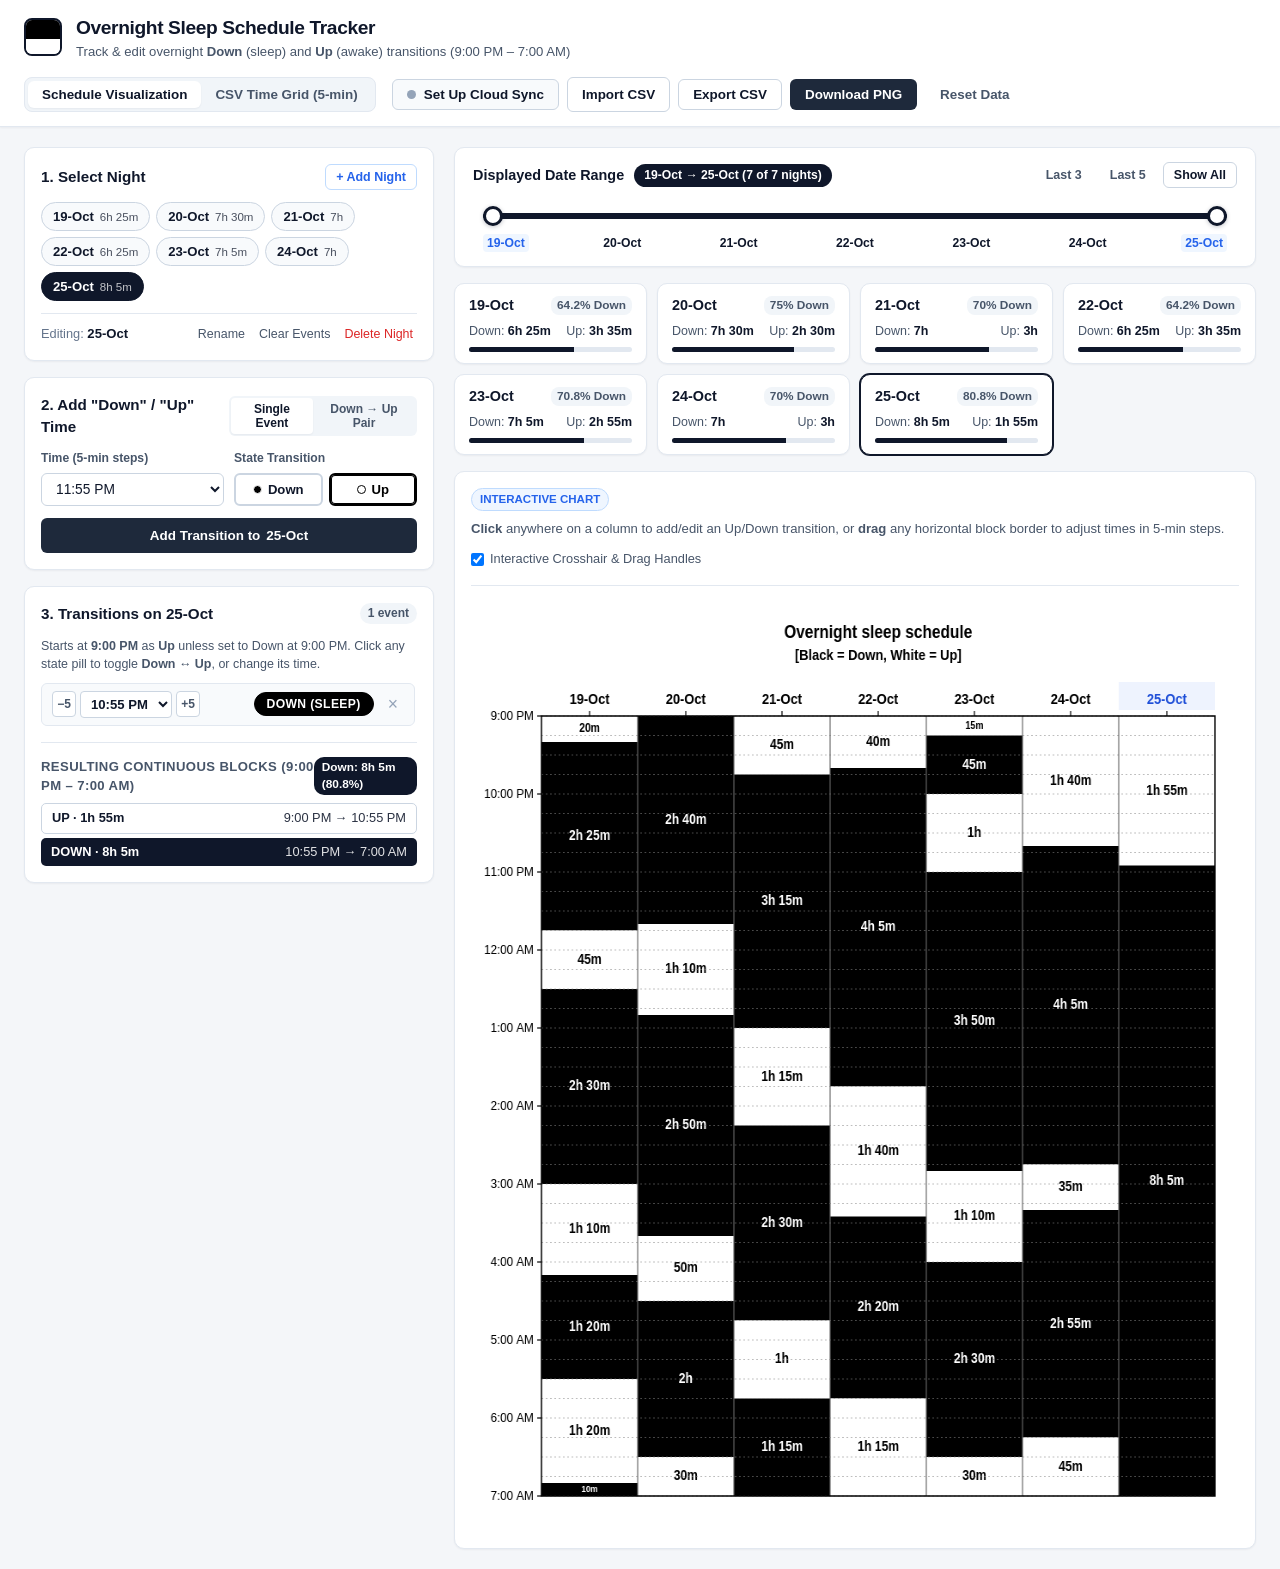
==== static/index.html @ 06f9ea2b "Initial commit: Overnight Sleep Schedule Tracker with GitHub Cloud Sync and Shared PIN" ====
<!DOCTYPE html>
<html lang="en">
<head>
  <meta charset="UTF-8" />
  <meta name="viewport" content="width=device-width, initial-scale=1.0" />
  <meta name="theme-color" content="#1e293b" />
  <meta name="apple-mobile-web-app-capable" content="yes" />
  <meta name="apple-mobile-web-app-status-bar-style" content="black-translucent" />
  <meta name="apple-mobile-web-app-title" content="Sleep Tracker" />
  <title>Overnight Sleep Schedule Tracker</title>
  <link rel="manifest" href="./manifest.json" />
  <link rel="stylesheet" href="./styles.css" />
</head>
<body>
  <header class="app-header">
    <div class="brand">
      <div class="brand-icon" aria-hidden="true">
        <span class="block-down"></span>
        <span class="block-up"></span>
      </div>
      <div>
        <h1>Overnight Sleep Schedule Tracker</h1>
        <p class="subtitle">Track &amp; edit overnight <strong>Down</strong> (sleep) and <strong>Up</strong> (awake) transitions (9:00 PM – 7:00 AM)</p>
      </div>
    </div>

    <div class="header-actions">
      <div class="view-tabs" role="tablist">
        <button id="tabChartBtn" class="tab-btn active" role="tab" aria-selected="true">
          Schedule Visualization
        </button>
        <button id="tabGridBtn" class="tab-btn" role="tab" aria-selected="false">
          CSV Time Grid (5-min)
        </button>
      </div>

      <div class="action-buttons">
        <button id="cloudSyncBtn" class="btn btn-sync" type="button" title="Configure or unlock cross-device GitHub sync">
          <span id="cloudSyncDot" class="sync-dot unconfigured"></span>
          <span id="cloudSyncLabel">Cloud Sync</span>
        </button>
        <button id="syncPullNowBtn" class="btn btn-secondary hidden" type="button" title="Pull latest schedule from GitHub now">
          ↻ Sync
        </button>
        <label class="btn btn-secondary" for="csvFileInput" title="Import a schedule CSV file">
          Import CSV
          <input type="file" id="csvFileInput" accept=".csv,text/csv" hidden />
        </label>
        <button id="exportCsvBtn" class="btn btn-secondary" title="Download schedule as CSV">
          Export CSV
        </button>
        <button id="downloadPngBtn" class="btn btn-primary" title="Download high-resolution PNG chart">
          Download PNG
        </button>
        <button id="resetDataBtn" class="btn btn-ghost" title="Reset to original 19-Oct to 25-Oct CSV data">
          Reset Data
        </button>
      </div>
    </div>
  </header>

  <main class="app-layout">
    <!-- Left Sidebar: Date Management & Up/Down Editor -->
    <aside class="editor-panel">
      <!-- Section 1: Date / Night Selector -->
      <section class="panel-card">
        <div class="card-header">
          <h2>1. Select Night</h2>
          <button id="addDateModalBtn" class="btn btn-sm btn-outline">+ Add Night</button>
        </div>

        <div id="datePillsContainer" class="date-pills"></div>

        <!-- Inline Add/Rename Night Form (hidden by default) -->
        <form id="dateForm" class="inline-form hidden">
          <input
            type="text"
            id="dateNameInput"
            placeholder="e.g. 26-Oct"
            maxlength="24"
            required
          />
          <button type="submit" id="dateFormSubmitBtn" class="btn btn-sm btn-primary">Save</button>
          <button type="button" id="dateFormCancelBtn" class="btn btn-sm btn-ghost">Cancel</button>
        </form>

        <div class="selected-date-bar">
          <div>
            <span class="muted-label">Editing:</span>
            <strong id="activeDateTitle">20-Oct</strong>
          </div>
          <div class="date-manage-btns">
            <button id="renameDateBtn" class="btn-link" title="Rename this date column">Rename</button>
            <button id="clearDateBtn" class="btn-link" title="Clear all events for this night">Clear Events</button>
            <button id="deleteDateBtn" class="btn-link danger" title="Delete this date column">Delete Night</button>
          </div>
        </div>
      </section>

      <!-- Section 2: Add Up/Down Time Entry -->
      <section class="panel-card">
        <div class="card-header">
          <h2>2. Add "Down" / "Up" Time</h2>
          <div class="entry-mode-toggle">
            <button type="button" id="modeSingleBtn" class="mode-btn active">Single Event</button>
            <button type="button" id="modeRangeBtn" class="mode-btn">Down → Up Pair</button>
          </div>
        </div>

        <!-- Single Transition Form -->
        <form id="addSingleEventForm" class="event-form">
          <div class="form-row">
            <div class="form-group">
              <label for="singleTimeSelect">Time (5-min steps)</label>
              <select id="singleTimeSelect" class="input-select"></select>
            </div>
            <div class="form-group">
              <label>State Transition</label>
              <div class="state-selector">
                <button type="button" id="stateDownBtn" class="state-choice down active" data-state="down">
                  <span class="dot"></span> Down
                </button>
                <button type="button" id="stateUpBtn" class="state-choice up" data-state="up">
                  <span class="dot"></span> Up
                </button>
              </div>
            </div>
          </div>
          <button type="submit" class="btn btn-primary btn-block">
            Add Transition to <span class="active-date- inline-date">20-Oct</span>
          </button>
        </form>

        <!-- Range (Down -> Up Pair) Form -->
        <form id="addRangeEventForm" class="event-form hidden">
          <div class="form-row">
            <div class="form-group">
              <label for="rangeDownTimeSelect">Down Time (Asleep)</label>
              <select id="rangeDownTimeSelect" class="input-select"></select>
            </div>
            <div class="form-group">
              <label for="rangeUpTimeSelect">Up Time (Awake)</label>
              <select id="rangeUpTimeSelect" class="input-select"></select>
            </div>
          </div>
          <button type="submit" class="btn btn-primary btn-block">
            Add Down &amp; Up Pair to <span class="inline-date">20-Oct</span>
          </button>
        </form>
      </section>

      <!-- Section 3: Edit Events & Resulting Blocks for Selected Night -->
      <section class="panel-card flex-grow-card">
        <div class="card-header">
          <h2>3. Transitions on <span class="inline-date">20-Oct</span></h2>
          <span id="eventCountBadge" class="badge">0 events</span>
        </div>
        <p class="helper-note">
          Starts at <strong>9:00 PM</strong> as <strong>Up</strong> unless set to Down at 9:00 PM. Click any state pill to toggle <strong>Down ↔ Up</strong>, or change its time.
        </p>

        <div id="eventsListContainer" class="events-list"></div>

        <div class="blocks-preview-section">
          <div class="blocks-preview-header">
            <h3>Resulting Continuous Blocks (9:00 PM – 7:00 AM)</h3>
            <span id="nightTotalSleepBadge" class="sleep-summary-pill">Down: 0h</span>
          </div>
          <div id="blocksListContainer" class="blocks-list"></div>
        </div>
      </section>
    </aside>

    <!-- Right Main Area: Visualization & CSV Grid -->
    <section class="workspace-panel">
      <!-- Date Range Slider Filter Bar -->
      <div class="date-filter-card">
        <div class="date-filter-header">
          <div class="date-filter-title-group">
            <span class="date-filter-title">Displayed Date Range</span>
            <span id="dateRangeBadge" class="date-range-badge">19-Oct → 25-Oct (7 nights)</span>
          </div>
          <div class="date-filter-presets">
            <button type="button" id="presetLast3Btn" class="btn btn-sm btn-ghost">Last 3</button>
            <button type="button" id="presetLast5Btn" class="btn btn-sm btn-ghost">Last 5</button>
            <button type="button" id="presetAllDatesBtn" class="btn btn-sm btn-secondary">Show All</button>
          </div>
        </div>

        <div class="dual-slider-wrapper">
          <div class="dual-slider-track-container">
            <div class="dual-slider-track"></div>
            <div id="rangeSliderFill" class="dual-slider-fill"></div>
            <input
              type="range"
              id="rangeStartInput"
              class="dual-range-input"
              min="0"
              max="6"
              step="1"
              value="0"
              aria-label="Start date index"
            />
            <input
              type="range"
              id="rangeEndInput"
              class="dual-range-input"
              min="0"
              max="6"
              step="1"
              value="6"
              aria-label="End date index"
            />
          </div>
          <div id="rangeTicksContainer" class="dual-slider-ticks"></div>
        </div>
      </div>

      <!-- Nightly Summary Metrics Bar -->
      <div id="summaryCardsContainer" class="summary-cards-row"></div>

      <!-- View 1: Downstream Visualization -->
      <div id="chartViewContainer" class="visualization-card">
        <div class="viz-toolbar">
          <div class="viz-instructions">
            <span class="tip-badge">Interactive Chart</span>
            <span><strong>Click</strong> anywhere on a column to add/edit an Up/Down transition, or <strong>drag</strong> any horizontal block border to adjust times in 5-min steps.</span>
          </div>
          <div class="viz-controls">
            <label class="checkbox-label">
              <input type="checkbox" id="showHoverGuideCheckbox" checked />
              Interactive Crosshair &amp; Drag Handles
            </label>
          </div>
        </div>

        <div class="canvas-scroll-wrapper" id="canvasWrapper">
          <canvas id="scheduleCanvas"></canvas>

          <!-- Floating Popover for Direct Chart Click Editing -->
          <div id="chartPopover" class="chart-popover hidden">
            <div class="popover-header">
              <strong id="popoverTitle">20-Oct @ 10:30 PM</strong>
              <button type="button" id="popoverCloseBtn" class="popover-close" aria-label="Close">&times;</button>
            </div>
            <div id="popoverBody" class="popover-body"></div>
          </div>

          <!-- Floating Hover Tooltip -->
          <div id="chartTooltip" class="chart-tooltip hidden"></div>
        </div>
      </div>

      <!-- View 2: 5-Minute CSV Time Grid Editor -->
      <div id="gridViewContainer" class="grid-card hidden">
        <div class="grid-toolbar">
          <div>
            <h3>5-Minute Schedule Grid</h3>
            <p class="muted-label">Click any cell to cycle: <code>Empty → down → up → Empty</code></p>
          </div>
          <div class="grid-filters">
            <label class="checkbox-label">
              <input type="checkbox" id="filterActiveRowsCheckbox" />
              Show only rows with events
            </label>
          </div>
        </div>
        <div class="table-scroll-container">
          <table id="scheduleGridTable" class="schedule-grid-table">
            <thead></thead>
            <tbody></tbody>
          </table>
        </div>
      </div>
    </section>
  </main>

  <!-- Cloud Sync & Shared PIN Modal -->
  <div id="syncModalOverlay" class="modal-overlay hidden" role="dialog" aria-modal="true" aria-labelledby="syncModalTitle">
    <div class="modal-card">
      <div class="modal-header">
        <div>
          <h2 id="syncModalTitle">Cross-Device GitHub Cloud Sync</h2>
          <p class="muted-label">Sync your sleep schedule across phone, tablet, and computer via GitHub + Shared PIN</p>
        </div>
        <button type="button" id="syncModalCloseBtn" class="popover-close" aria-label="Close">&times;</button>
      </div>

      <div class="modal-tabs">
        <button type="button" id="syncTabUnlockBtn" class="modal-tab-btn active">Unlock / Status</button>
        <button type="button" id="syncTabSetupBtn" class="modal-tab-btn">One-Time Setup / Change PIN</button>
      </div>

      <!-- Tab 1: Unlock with Shared PIN or View Active Connection -->
      <div id="syncUnlockSection" class="modal-section">
        <!-- State A: Locked (Config exists, needs PIN) -->
        <div id="syncLockedView">
          <div class="sync-status-banner locked">
            <strong>🔒 Cloud Sync Locked on This Device</strong>
            <span id="syncRepoLabel">Connected Repo: Detecting...</span>
          </div>
          <form id="pinUnlockForm" class="sync-form">
            <div class="form-row">
              <label for="pinUnlockInput">Enter Shared PIN</label>
              <input
                type="password"
                id="pinUnlockInput"
                placeholder="Enter your shared PIN"
                autocomplete="current-password"
                required
              />
            </div>
            <label class="checkbox-label">
              <input type="checkbox" id="rememberPinCheckbox" checked />
              Keep this device unlocked (save session in browser)
            </label>
            <div id="pinUnlockError" class="sync-error hidden"></div>
            <button type="submit" id="pinUnlockSubmitBtn" class="btn btn-primary btn-block">
              Unlock &amp; Sync Schedule
            </button>
          </form>
        </div>

        <!-- State B: Unlocked & Active -->
        <div id="syncUnlockedView" class="hidden">
          <div class="sync-status-banner unlocked">
            <strong>✅ Live GitHub Sync Active</strong>
            <span id="syncActiveRepoLabel">Repo: —</span>
            <span id="syncLastTimeLabel" class="muted-label">Last synced: Just now</span>
          </div>
          <div class="sync-actions-grid">
            <button type="button" id="modalPullBtn" class="btn btn-secondary">
              ↓ Pull Latest from GitHub
            </button>
            <button type="button" id="modalPushBtn" class="btn btn-primary">
              ↑ Push Current Schedule
            </button>
          </div>
          <div class="sync-footer-actions">
            <button type="button" id="lockDeviceBtn" class="btn-link danger">
              Lock This Device (Forget Unlocked Session)
            </button>
          </div>
        </div>

        <!-- State C: Not Configured Yet -->
        <div id="syncEmptyView" class="hidden">
          <div class="sync-status-banner unconfigured">
            <strong>☁️ Cloud Sync Not Configured Yet</strong>
            <span>Set up your GitHub repository and Shared PIN in the <strong>One-Time Setup</strong> tab to sync across devices.</span>
          </div>
          <button type="button" id="goToSetupBtn" class="btn btn-primary btn-block">
            Configure GitHub Sync &amp; Shared PIN →
          </button>
        </div>
      </div>

      <!-- Tab 2: One-Time Setup (Encrypt Fine-Grained Token with Shared PIN) -->
      <div id="syncSetupSection" class="modal-section hidden">
        <div class="setup-guide-box">
          <strong>How 100% Free GitHub Sync Works:</strong>
          <ol>
            <li>Create a <a href="https://github.com/settings/personal-access-tokens/new" target="_blank" rel="noopener">Fine-Grained Personal Access Token</a> scoped <em>only</em> to this repository with <strong>Contents: Read &amp; Write</strong> permission.</li>
            <li>Enter the token and choose a <strong>Shared PIN</strong> below.</li>
            <li>Your browser encrypts the token with your PIN (AES-256-GCM) and commits <code>data/sync-config.json</code> to your repo. On any phone or laptop, you only ever need the <strong>Shared PIN</strong>!</li>
          </ol>
        </div>

        <form id="syncSetupForm" class="sync-form">
          <div class="form-row-split">
            <div class="form-row">
              <label for="setupRepoInput">GitHub Repo (<code>owner/repo</code>)</label>
              <input
                type="text"
                id="setupRepoInput"
                value="alevi813/sleep-tracker"
                placeholder="alevi813/sleep-tracker"
                required
              />
            </div>
            <div class="form-row" style="max-width: 130px;">
              <label for="setupBranchInput">Branch</label>
              <input
                type="text"
                id="setupBranchInput"
                value="main"
                placeholder="main"
                required
              />
            </div>
          </div>

          <div class="form-row">
            <label for="setupTokenInput">GitHub Fine-Grained Token (Read/Write Contents)</label>
            <input
              type="password"
              id="setupTokenInput"
              placeholder="github_pat_..."
              autocomplete="off"
              required
            />
          </div>

          <div class="form-row">
            <label for="setupPinInput">Choose Shared PIN (used to unlock on phones/laptops)</label>
            <input
              type="password"
              id="setupPinInput"
              placeholder="e.g. 4–8 digit PIN or passphrase"
              autocomplete="new-password"
              minlength="3"
              required
            />
          </div>

          <div id="setupStatusMsg" class="sync-error hidden"></div>

          <button type="submit" id="setupSubmitBtn" class="btn btn-primary btn-block">
            Encrypt with PIN &amp; Save to GitHub Repo
          </button>
        </form>
      </div>
    </div>
  </div>

  <div id="toastContainer" class="toast-container"></div>

  <script src="./app.js"></script>
</body>
</html>
---- static/styles.css ----
:root {
  --bg-page: #f4f6f9;
  --bg-card: #ffffff;
  --bg-subtle: #f8fafc;
  --text-main: #0f172a;
  --text-secondary: #475569;
  --text-muted: #64748b;
  --border-color: #e2e8f0;
  --border-strong: #cbd5e1;
  --accent: #1e293b;
  --accent-hover: #0f172a;
  --primary-blue: #2563eb;
  --primary-blue-hover: #1d4ed8;
  --danger: #dc2626;
  --danger-bg: #fef2f2;
  --shadow-sm: 0 1px 2px rgba(15, 23, 42, 0.05);
  --shadow-md: 0 4px 12px rgba(15, 23, 42, 0.08);
  --radius-sm: 6px;
  --radius-md: 10px;
  --radius-lg: 14px;
}

* {
  box-sizing: border-box;
  margin: 0;
  padding: 0;
}

body {
  font-family: -apple-system, BlinkMacSystemFont, "Segoe UI", Roboto, Helvetica, Arial, sans-serif;
  background-color: var(--bg-page);
  color: var(--text-main);
  line-height: 1.45;
  min-height: 100vh;
  display: flex;
  flex-direction: column;
}

/* Header */
.app-header {
  background: var(--bg-card);
  border-bottom: 1px solid var(--border-color);
  padding: 14px 24px;
  display: flex;
  align-items: center;
  justify-content: space-between;
  flex-wrap: wrap;
  gap: 16px;
  position: sticky;
  top: 0;
  z-index: 30;
  box-shadow: var(--shadow-sm);
}

.brand {
  display: flex;
  align-items: center;
  gap: 14px;
}

.brand-icon {
  width: 38px;
  height: 38px;
  border-radius: 8px;
  border: 2px solid #0f172a;
  overflow: hidden;
  display: flex;
  flex-direction: column;
  flex-shrink: 0;
}

.brand-icon .block-down {
  flex: 1.2;
  background: #000000;
}

.brand-icon .block-up {
  flex: 1;
  background: #ffffff;
}

.brand h1 {
  font-size: 1.2rem;
  font-weight: 700;
  letter-spacing: -0.02em;
  color: var(--text-main);
}

.brand .subtitle {
  font-size: 0.82rem;
  color: var(--text-secondary);
}

.header-actions {
  display: flex;
  align-items: center;
  gap: 16px;
  flex-wrap: wrap;
}

.view-tabs {
  display: inline-flex;
  background: #f1f5f9;
  padding: 3px;
  border-radius: 8px;
  border: 1px solid var(--border-color);
}

.tab-btn {
  border: none;
  background: transparent;
  padding: 6px 14px;
  font-size: 0.84rem;
  font-weight: 600;
  color: var(--text-secondary);
  border-radius: 6px;
  cursor: pointer;
  transition: all 0.15s ease;
}

.tab-btn.active {
  background: var(--bg-card);
  color: var(--text-main);
  box-shadow: var(--shadow-sm);
}

.action-buttons {
  display: flex;
  align-items: center;
  gap: 8px;
}

/* Buttons */
.btn {
  display: inline-flex;
  align-items: center;
  justify-content: center;
  gap: 6px;
  padding: 7px 14px;
  font-size: 0.84rem;
  font-weight: 600;
  border-radius: var(--radius-sm);
  border: 1px solid transparent;
  cursor: pointer;
  transition: all 0.15s ease;
  text-decoration: none;
  white-space: nowrap;
}

.btn-sm {
  padding: 5px 10px;
  font-size: 0.78rem;
}

.btn-block {
  width: 100%;
  padding: 9px 14px;
}

.btn-primary {
  background: var(--accent);
  color: #ffffff;
}

.btn-primary:hover {
  background: var(--accent-hover);
}

.btn-secondary {
  background: var(--bg-card);
  color: var(--text-main);
  border-color: var(--border-strong);
}

.btn-secondary:hover {
  background: #f8fafc;
  border-color: #94a3b8;
}

.btn-outline {
  background: transparent;
  color: var(--primary-blue);
  border-color: #bfdbfe;
}

.btn-outline:hover {
  background: #eff6ff;
  border-color: #93c5fd;
}

.btn-ghost {
  background: transparent;
  color: var(--text-secondary);
}

.btn-ghost:hover {
  background: #f1f5f9;
  color: var(--text-main);
}

.btn-link {
  background: none;
  border: none;
  color: var(--text-secondary);
  font-size: 0.78rem;
  font-weight: 500;
  cursor: pointer;
  padding: 2px 4px;
  border-radius: 4px;
}

.btn-link:hover {
  color: var(--text-main);
  background: #f1f5f9;
}

.btn-link.danger {
  color: var(--danger);
}

.btn-link.danger:hover {
  background: var(--danger-bg);
}

/* Main Layout */
.app-layout {
  display: grid;
  grid-template-columns: 410px 1fr;
  gap: 20px;
  padding: 20px 24px;
  max-width: 1720px;
  width: 100%;
  margin: 0 auto;
  flex: 1;
  align-items: start;
}

@media (max-width: 1120px) {
  .app-layout {
    grid-template-columns: 1fr;
  }
}

/* Left Sidebar Cards */
.editor-panel {
  display: flex;
  flex-direction: column;
  gap: 16px;
}

.panel-card {
  background: var(--bg-card);
  border: 1px solid var(--border-color);
  border-radius: var(--radius-md);
  padding: 16px;
  box-shadow: var(--shadow-sm);
}

.card-header {
  display: flex;
  align-items: center;
  justify-content: space-between;
  margin-bottom: 12px;
  gap: 8px;
}

.card-header h2 {
  font-size: 0.95rem;
  font-weight: 700;
  color: var(--text-main);
}

/* Date Pills */
.date-pills {
  display: flex;
  flex-wrap: wrap;
  gap: 6px;
  margin-bottom: 12px;
}

.date-pill {
  border: 1px solid var(--border-strong);
  background: var(--bg-subtle);
  color: var(--text-main);
  padding: 6px 11px;
  border-radius: 20px;
  font-size: 0.82rem;
  font-weight: 600;
  cursor: pointer;
  display: inline-flex;
  align-items: center;
  gap: 6px;
  transition: all 0.15s ease;
}

.date-pill:hover {
  border-color: #64748b;
  background: #f1f5f9;
}

.date-pill.active {
  background: #0f172a;
  color: #ffffff;
  border-color: #0f172a;
}

.date-pill .pill-sub {
  font-size: 0.72rem;
  font-weight: 500;
  opacity: 0.75;
}

.inline-form {
  display: flex;
  gap: 6px;
  margin-bottom: 12px;
  padding: 8px;
  background: var(--bg-subtle);
  border-radius: var(--radius-sm);
  border: 1px solid var(--border-color);
}

.inline-form input {
  flex: 1;
  padding: 5px 9px;
  border: 1px solid var(--border-strong);
  border-radius: 4px;
  font-size: 0.84rem;
}

.selected-date-bar {
  display: flex;
  align-items: center;
  justify-content: space-between;
  padding-top: 10px;
  border-top: 1px solid var(--border-color);
  font-size: 0.82rem;
}

.muted-label {
  color: var(--text-muted);
  font-size: 0.8rem;
}

.date-manage-btns {
  display: flex;
  gap: 6px;
}

/* Entry Mode Toggle */
.entry-mode-toggle {
  display: inline-flex;
  background: #f1f5f9;
  padding: 2px;
  border-radius: 6px;
}

.mode-btn {
  border: none;
  background: transparent;
  padding: 4px 8px;
  font-size: 0.75rem;
  font-weight: 600;
  color: var(--text-secondary);
  border-radius: 4px;
  cursor: pointer;
}

.mode-btn.active {
  background: var(--bg-card);
  color: var(--text-main);
  box-shadow: var(--shadow-sm);
}

/* Event Form */
.event-form {
  display: flex;
  flex-direction: column;
  gap: 12px;
}

.form-row {
  display: grid;
  grid-template-columns: 1fr 1fr;
  gap: 10px;
}

.form-group {
  display: flex;
  flex-direction: column;
  gap: 5px;
}

.form-group label {
  font-size: 0.76rem;
  font-weight: 600;
  color: var(--text-secondary);
}

.input-select {
  padding: 7px 10px;
  border: 1px solid var(--border-strong);
  border-radius: var(--radius-sm);
  font-size: 0.86rem;
  font-weight: 500;
  background: #ffffff;
  color: var(--text-main);
  cursor: pointer;
}

.state-selector {
  display: grid;
  grid-template-columns: 1fr 1fr;
  gap: 6px;
}

.state-choice {
  display: inline-flex;
  align-items: center;
  justify-content: center;
  gap: 6px;
  padding: 7px 8px;
  border-radius: var(--radius-sm);
  font-size: 0.82rem;
  font-weight: 700;
  cursor: pointer;
  border: 2px solid var(--border-strong);
  background: #ffffff;
  color: var(--text-main);
  transition: all 0.12s ease;
}

.state-choice .dot {
  width: 9px;
  height: 9px;
  border-radius: 50%;
}

.state-choice.down .dot {
  background: #000000;
  border: 1px solid #ffffff;
}

.state-choice.up .dot {
  background: #ffffff;
  border: 1.5px solid #000000;
}

.state-choice.down.active {
  background: #000000;
  color: #ffffff;
  border-color: #000000;
}

.state-choice.up.active {
  background: #ffffff;
  color: #000000;
  border-color: #000000;
  box-shadow: inset 0 0 0 1px #000000;
}

/* Events List */
.helper-note {
  font-size: 0.78rem;
  color: var(--text-secondary);
  margin-bottom: 10px;
}

.badge {
  background: #f1f5f9;
  color: var(--text-secondary);
  font-size: 0.75rem;
  font-weight: 600;
  padding: 2px 8px;
  border-radius: 12px;
}

.events-list {
  display: flex;
  flex-direction: column;
  gap: 6px;
  max-height: 290px;
  overflow-y: auto;
  padding-right: 2px;
}

.event-item {
  display: flex;
  align-items: center;
  justify-content: space-between;
  gap: 8px;
  padding: 7px 10px;
  background: var(--bg-subtle);
  border: 1px solid var(--border-color);
  border-radius: var(--radius-sm);
  transition: border-color 0.15s ease;
}

.event-item:hover {
  border-color: #94a3b8;
}

.event-item.duplicate-warning {
  border-left: 3px solid #f59e0b;
}

.event-time-controls {
  display: flex;
  align-items: center;
  gap: 4px;
}

.step-btn {
  border: 1px solid var(--border-strong);
  background: #ffffff;
  color: var(--text-secondary);
  width: 24px;
  height: 26px;
  border-radius: 4px;
  font-size: 0.75rem;
  font-weight: 700;
  cursor: pointer;
  display: inline-flex;
  align-items: center;
  justify-content: center;
}

.step-btn:hover:not(:disabled) {
  background: #f1f5f9;
  color: var(--text-main);
}

.step-btn:disabled {
  opacity: 0.4;
  cursor: not-allowed;
}

.event-time-select {
  padding: 4px 6px;
  border: 1px solid var(--border-strong);
  border-radius: 4px;
  font-size: 0.82rem;
  font-weight: 600;
  background: #ffffff;
  color: var(--text-main);
}

.event-right-controls {
  display: flex;
  align-items: center;
  gap: 8px;
}

.state-pill-btn {
  padding: 4px 12px;
  border-radius: 14px;
  font-size: 0.76rem;
  font-weight: 700;
  text-transform: uppercase;
  letter-spacing: 0.03em;
  cursor: pointer;
  transition: transform 0.1s ease;
}

.state-pill-btn:hover {
  transform: scale(1.03);
}

.state-pill-btn.down {
  background: #000000;
  color: #ffffff;
  border: 1.5px solid #000000;
}

.state-pill-btn.up {
  background: #ffffff;
  color: #000000;
  border: 1.5px solid #000000;
}

.delete-event-btn {
  border: none;
  background: transparent;
  color: #94a3b8;
  font-size: 1.1rem;
  line-height: 1;
  padding: 2px 6px;
  border-radius: 4px;
  cursor: pointer;
}

.delete-event-btn:hover {
  color: var(--danger);
  background: var(--danger-bg);
}

.empty-events-msg {
  text-align: center;
  padding: 18px 12px;
  color: var(--text-muted);
  font-size: 0.82rem;
  background: var(--bg-subtle);
  border: 1px dashed var(--border-strong);
  border-radius: var(--radius-sm);
}

/* Resulting Continuous Blocks List */
.blocks-preview-section {
  margin-top: 16px;
  padding-top: 14px;
  border-top: 1px solid var(--border-color);
}

.blocks-preview-header {
  display: flex;
  align-items: center;
  justify-content: space-between;
  margin-bottom: 8px;
}

.blocks-preview-header h3 {
  font-size: 0.82rem;
  font-weight: 700;
  color: var(--text-secondary);
  text-transform: uppercase;
  letter-spacing: 0.03em;
}

.sleep-summary-pill {
  background: #0f172a;
  color: #ffffff;
  font-size: 0.74rem;
  font-weight: 600;
  padding: 2px 8px;
  border-radius: 10px;
}

.blocks-list {
  display: flex;
  flex-direction: column;
  gap: 4px;
  max-height: 220px;
  overflow-y: auto;
}

.block-row {
  display: flex;
  align-items: center;
  justify-content: space-between;
  padding: 5px 10px;
  border-radius: 5px;
  font-size: 0.8rem;
  font-weight: 600;
}

.block-row.down {
  background: #0f172a;
  color: #ffffff;
}

.block-row.up {
  background: #ffffff;
  color: #0f172a;
  border: 1px solid #cbd5e1;
}

.block-row .block-range {
  font-weight: 500;
  opacity: 0.88;
}

/* Right Workspace Panel */
.workspace-panel {
  display: flex;
  flex-direction: column;
  gap: 16px;
  min-width: 0;
}

/* Date Range Slider Filter Bar */
.date-filter-card {
  background: var(--bg-card);
  border: 1px solid var(--border-color);
  border-radius: var(--radius-md);
  padding: 14px 18px;
  box-shadow: var(--shadow-sm);
}

.date-filter-header {
  display: flex;
  align-items: center;
  justify-content: space-between;
  flex-wrap: wrap;
  gap: 10px;
  margin-bottom: 12px;
}

.date-filter-title-group {
  display: flex;
  align-items: center;
  gap: 10px;
  flex-wrap: wrap;
}

.date-filter-title {
  font-size: 0.9rem;
  font-weight: 700;
  color: var(--text-main);
}

.date-range-badge {
  background: #0f172a;
  color: #ffffff;
  font-size: 0.76rem;
  font-weight: 600;
  padding: 3px 10px;
  border-radius: 14px;
}

.date-filter-presets {
  display: flex;
  align-items: center;
  gap: 6px;
}

.dual-slider-wrapper {
  padding: 4px 10px 0 10px;
}

.dual-slider-track-container {
  position: relative;
  height: 24px;
  display: flex;
  align-items: center;
}

.dual-slider-track {
  position: absolute;
  left: 0;
  right: 0;
  height: 6px;
  background: #e2e8f0;
  border-radius: 4px;
}

.dual-slider-fill {
  position: absolute;
  height: 6px;
  background: #0f172a;
  border-radius: 4px;
  pointer-events: none;
}

.dual-range-input {
  position: absolute;
  left: 0;
  width: 100%;
  height: 6px;
  background: none;
  pointer-events: none;
  -webkit-appearance: none;
  appearance: none;
  margin: 0;
}

.dual-range-input::-webkit-slider-thumb {
  -webkit-appearance: none;
  appearance: none;
  pointer-events: auto;
  width: 20px;
  height: 20px;
  border-radius: 50%;
  background: #ffffff;
  border: 3px solid #0f172a;
  box-shadow: 0 1px 4px rgba(15, 23, 42, 0.25);
  cursor: grab;
  transition: transform 0.1s ease, border-color 0.1s ease;
}

.dual-range-input::-webkit-slider-thumb:hover {
  transform: scale(1.12);
  border-color: var(--primary-blue);
}

.dual-range-input::-webkit-slider-thumb:active {
  cursor: grabbing;
  transform: scale(1.15);
  background: #eff6ff;
  border-color: var(--primary-blue);
}

.dual-range-input::-moz-range-thumb {
  pointer-events: auto;
  width: 20px;
  height: 20px;
  border-radius: 50%;
  background: #ffffff;
  border: 3px solid #0f172a;
  box-shadow: 0 1px 4px rgba(15, 23, 42, 0.25);
  cursor: grab;
}

.dual-slider-ticks {
  display: flex;
  justify-content: space-between;
  margin-top: 6px;
  user-select: none;
}

.slider-tick-btn {
  border: none;
  background: none;
  font-size: 0.76rem;
  font-weight: 600;
  color: var(--text-muted);
  cursor: pointer;
  padding: 2px 4px;
  border-radius: 4px;
  transition: color 0.12s ease, background 0.12s ease;
}

.slider-tick-btn:hover {
  color: var(--text-main);
  background: #f1f5f9;
}

.slider-tick-btn.in-range {
  color: var(--text-main);
  font-weight: 700;
}

.slider-tick-btn.endpoint {
  color: var(--primary-blue);
  background: #eff6ff;
}

/* Nightly Summary Cards Row */
.summary-cards-row {
  display: grid;
  grid-template-columns: repeat(auto-fit, minmax(155px, 1fr));
  gap: 10px;
}

.summary-card {
  background: var(--bg-card);
  border: 1px solid var(--border-color);
  border-radius: var(--radius-md);
  padding: 11px 14px;
  cursor: pointer;
  transition: all 0.15s ease;
  box-shadow: var(--shadow-sm);
}

.summary-card:hover {
  border-color: #94a3b8;
}

.summary-card.active {
  border-color: #0f172a;
  box-shadow: 0 0 0 1px #0f172a;
}

.summary-card-top {
  display: flex;
  align-items: center;
  justify-content: space-between;
  margin-bottom: 6px;
}

.summary-card-date {
  font-weight: 700;
  font-size: 0.9rem;
  color: var(--text-main);
}

.summary-card-pct {
  font-size: 0.74rem;
  font-weight: 600;
  padding: 1px 6px;
  border-radius: 8px;
  background: #f1f5f9;
  color: var(--text-secondary);
}

.summary-card-metrics {
  display: flex;
  justify-content: space-between;
  font-size: 0.78rem;
  color: var(--text-secondary);
}

.summary-card-metrics strong {
  color: var(--text-main);
}

.summary-bar {
  height: 5px;
  background: #e2e8f0;
  border-radius: 3px;
  margin-top: 7px;
  overflow: hidden;
}

.summary-bar-fill {
  height: 100%;
  background: #0f172a;
}

/* Visualization Card */
.visualization-card {
  background: var(--bg-card);
  border: 1px solid var(--border-color);
  border-radius: var(--radius-md);
  padding: 16px;
  box-shadow: var(--shadow-sm);
}

.viz-toolbar {
  display: flex;
  align-items: center;
  justify-content: space-between;
  flex-wrap: wrap;
  gap: 12px;
  padding-bottom: 14px;
  margin-bottom: 14px;
  border-bottom: 1px solid var(--border-color);
  font-size: 0.82rem;
  color: var(--text-secondary);
}

.viz-instructions {
  display: flex;
  align-items: center;
  gap: 8px;
  flex-wrap: wrap;
}

.tip-badge {
  background: #eff6ff;
  color: var(--primary-blue);
  border: 1px solid #bfdbfe;
  font-weight: 700;
  font-size: 0.72rem;
  padding: 2px 8px;
  border-radius: 12px;
  text-transform: uppercase;
}

.checkbox-label {
  display: inline-flex;
  align-items: center;
  gap: 6px;
  font-size: 0.8rem;
  font-weight: 500;
  color: var(--text-secondary);
  cursor: pointer;
  user-select: none;
}

.canvas-scroll-wrapper {
  position: relative;
  overflow-x: auto;
  display: flex;
  justify-content: center;
  background: #ffffff;
  padding: 8px 0;
}

#scheduleCanvas {
  display: block;
  max-width: 100%;
  height: auto;
  cursor: crosshair;
}

/* Chart Popover */
.chart-popover {
  position: absolute;
  z-index: 25;
  background: #ffffff;
  border: 1px solid #cbd5e1;
  border-radius: var(--radius-md);
  box-shadow: 0 10px 25px rgba(15, 23, 42, 0.18);
  width: 245px;
  padding: 12px;
}

.popover-header {
  display: flex;
  align-items: center;
  justify-content: space-between;
  padding-bottom: 8px;
  margin-bottom: 10px;
  border-bottom: 1px solid var(--border-color);
  font-size: 0.85rem;
}

.popover-close {
  border: none;
  background: none;
  font-size: 1.2rem;
  line-height: 1;
  color: var(--text-muted);
  cursor: pointer;
}

.popover-body {
  display: flex;
  flex-direction: column;
  gap: 8px;
}

.popover-actions-grid {
  display: grid;
  grid-template-columns: 1fr 1fr;
  gap: 6px;
}

/* Chart Hover Tooltip */
.chart-tooltip {
  position: absolute;
  z-index: 20;
  pointer-events: none;
  background: rgba(15, 23, 42, 0.92);
  color: #ffffff;
  padding: 7px 10px;
  border-radius: 6px;
  font-size: 0.76rem;
  line-height: 1.35;
  white-space: nowrap;
  box-shadow: var(--shadow-md);
}

/* CSV Grid View */
.grid-card {
  background: var(--bg-card);
  border: 1px solid var(--border-color);
  border-radius: var(--radius-md);
  padding: 16px;
  box-shadow: var(--shadow-sm);
}

.grid-toolbar {
  display: flex;
  align-items: center;
  justify-content: space-between;
  margin-bottom: 12px;
  padding-bottom: 12px;
  border-bottom: 1px solid var(--border-color);
}

.table-scroll-container {
  max-height: 760px;
  overflow: auto;
  border: 1px solid var(--border-color);
  border-radius: var(--radius-sm);
}

.schedule-grid-table {
  width: 100%;
  border-collapse: collapse;
  font-size: 0.82rem;
}

.schedule-grid-table th,
.schedule-grid-table td {
  border: 1px solid var(--border-color);
  padding: 6px 10px;
  text-align: center;
}

.schedule-grid-table thead th {
  position: sticky;
  top: 0;
  background: #f8fafc;
  font-weight: 700;
  color: var(--text-main);
  z-index: 5;
}

.schedule-grid-table td.time-col {
  font-weight: 600;
  background: #f8fafc;
  color: var(--text-secondary);
  white-space: nowrap;
  position: sticky;
  left: 0;
  z-index: 4;
}

.schedule-grid-table td.grid-cell {
  cursor: pointer;
  user-select: none;
  transition: background 0.1s ease;
  min-width: 90px;
}

.schedule-grid-table td.grid-cell:hover {
  background: #f1f5f9;
}

.schedule-grid-table td.grid-cell.cell-down {
  background: #0f172a;
  color: #ffffff;
  font-weight: 700;
}

.schedule-grid-table td.grid-cell.cell-up {
  background: #e2e8f0;
  color: #0f172a;
  font-weight: 700;
}

/* Toast Notification */
.toast-container {
  position: fixed;
  bottom: 20px;
  right: 24px;
  display: flex;
  flex-direction: column;
  gap: 8px;
  z-index: 100;
}

.toast {
  background: #0f172a;
  color: #ffffff;
  padding: 10px 16px;
  border-radius: 8px;
  font-size: 0.84rem;
  font-weight: 500;
  box-shadow: var(--shadow-md);
  animation: fadeIn 0.2s ease;
}

@keyframes fadeIn {
  from {
    opacity: 0;
    transform: translateY(8px);
  }
  to {
    opacity: 1;
    transform: translateY(0);
  }
}

.hidden {
  display: none !important;
}

/* Cloud Sync Button & Indicator */
.btn-sync {
  display: inline-flex;
  align-items: center;
  gap: 8px;
  background: #f8fafc;
  border: 1px solid #cbd5e1;
  color: var(--text-main);
  font-weight: 600;
}

.btn-sync:hover {
  background: #f1f5f9;
  border-color: #94a3b8;
}

.sync-dot {
  width: 9px;
  height: 9px;
  border-radius: 50%;
  display: inline-block;
  flex-shrink: 0;
}

.sync-dot.unconfigured {
  background: #94a3b8;
}

.sync-dot.locked {
  background: #f59e0b;
  box-shadow: 0 0 0 3px rgba(245, 158, 11, 0.2);
}

.sync-dot.syncing {
  background: #3b82f6;
  animation: pulseDot 1s infinite ease-in-out;
}

.sync-dot.synced {
  background: #10b981;
  box-shadow: 0 0 0 3px rgba(16, 185, 129, 0.2);
}

.sync-dot.error {
  background: #ef4444;
}

@keyframes pulseDot {
  0%, 100% { transform: scale(1); opacity: 1; }
  50% { transform: scale(1.35); opacity: 0.65; }
}

/* Cloud Sync & PIN Modal */
.modal-overlay {
  position: fixed;
  inset: 0;
  background: rgba(15, 23, 42, 0.55);
  backdrop-filter: blur(3px);
  display: flex;
  align-items: center;
  justify-content: center;
  padding: 16px;
  z-index: 200;
}

.modal-card {
  background: #ffffff;
  border-radius: 14px;
  width: 100%;
  max-width: 500px;
  box-shadow: 0 20px 40px rgba(15, 23, 42, 0.22);
  border: 1px solid var(--border-color);
  overflow: hidden;
  animation: fadeIn 0.16s ease;
}

.modal-header {
  display: flex;
  justify-content: space-between;
  align-items: flex-start;
  gap: 12px;
  padding: 18px 20px 14px;
  border-bottom: 1px solid var(--border-color);
}

.modal-header h2 {
  font-size: 1.05rem;
  font-weight: 700;
  margin-bottom: 3px;
}

.modal-tabs {
  display: flex;
  background: #f8fafc;
  border-bottom: 1px solid var(--border-color);
  padding: 0 16px;
  gap: 8px;
}

.modal-tab-btn {
  background: none;
  border: none;
  border-bottom: 2px solid transparent;
  padding: 11px 12px;
  font-size: 0.84rem;
  font-weight: 600;
  color: var(--text-muted);
  cursor: pointer;
  transition: color 0.15s ease, border-color 0.15s ease;
}

.modal-tab-btn:hover {
  color: var(--text-main);
}

.modal-tab-btn.active {
  color: var(--primary-blue);
  border-bottom-color: var(--primary-blue);
}

.modal-section {
  padding: 18px 20px 22px;
}

.sync-status-banner {
  display: flex;
  flex-direction: column;
  gap: 4px;
  padding: 12px 14px;
  border-radius: 10px;
  font-size: 0.85rem;
  margin-bottom: 16px;
}

.sync-status-banner.locked {
  background: #fffbeb;
  border: 1px solid #fde68a;
  color: #92400e;
}

.sync-status-banner.unlocked {
  background: #ecfdf5;
  border: 1px solid #a7f3d0;
  color: #065f46;
}

.sync-status-banner.unconfigured {
  background: #f8fafc;
  border: 1px solid #e2e8f0;
  color: #334155;
}

.sync-form {
  display: flex;
  flex-direction: column;
  gap: 13px;
}

.sync-form input[type="text"],
.sync-form input[type="password"] {
  width: 100%;
  padding: 9px 11px;
  border: 1px solid var(--border-color);
  border-radius: 8px;
  font-size: 0.9rem;
}

.sync-error {
  padding: 9px 12px;
  border-radius: 8px;
  font-size: 0.82rem;
  background: #fef2f2;
  border: 1px solid #fecaca;
  color: #b91c1c;
}

.sync-error.success {
  background: #ecfdf5;
  border-color: #a7f3d0;
  color: #065f46;
}

.sync-actions-grid {
  display: grid;
  grid-template-columns: 1fr 1fr;
  gap: 10px;
  margin-bottom: 14px;
}

.sync-footer-actions {
  display: flex;
  justify-content: flex-end;
  padding-top: 10px;
  border-top: 1px solid #f1f5f9;
}

.setup-guide-box {
  background: #f8fafc;
  border: 1px solid #e2e8f0;
  border-radius: 10px;
  padding: 12px 14px;
  font-size: 0.81rem;
  color: #334155;
  margin-bottom: 15px;
  line-height: 1.45;
}

.setup-guide-box ol {
  margin: 6px 0 0 18px;
  display: flex;
  flex-direction: column;
  gap: 4px;
}

.setup-guide-box a {
  color: var(--primary-blue);
  font-weight: 600;
  text-decoration: underline;
}

@media (max-width: 640px) {
  .app-header {
    padding: 12px 14px;
  }
  .action-buttons {
    width: 100%;
    flex-wrap: wrap;
  }
  .sync-actions-grid {
    grid-template-columns: 1fr;
  }
}
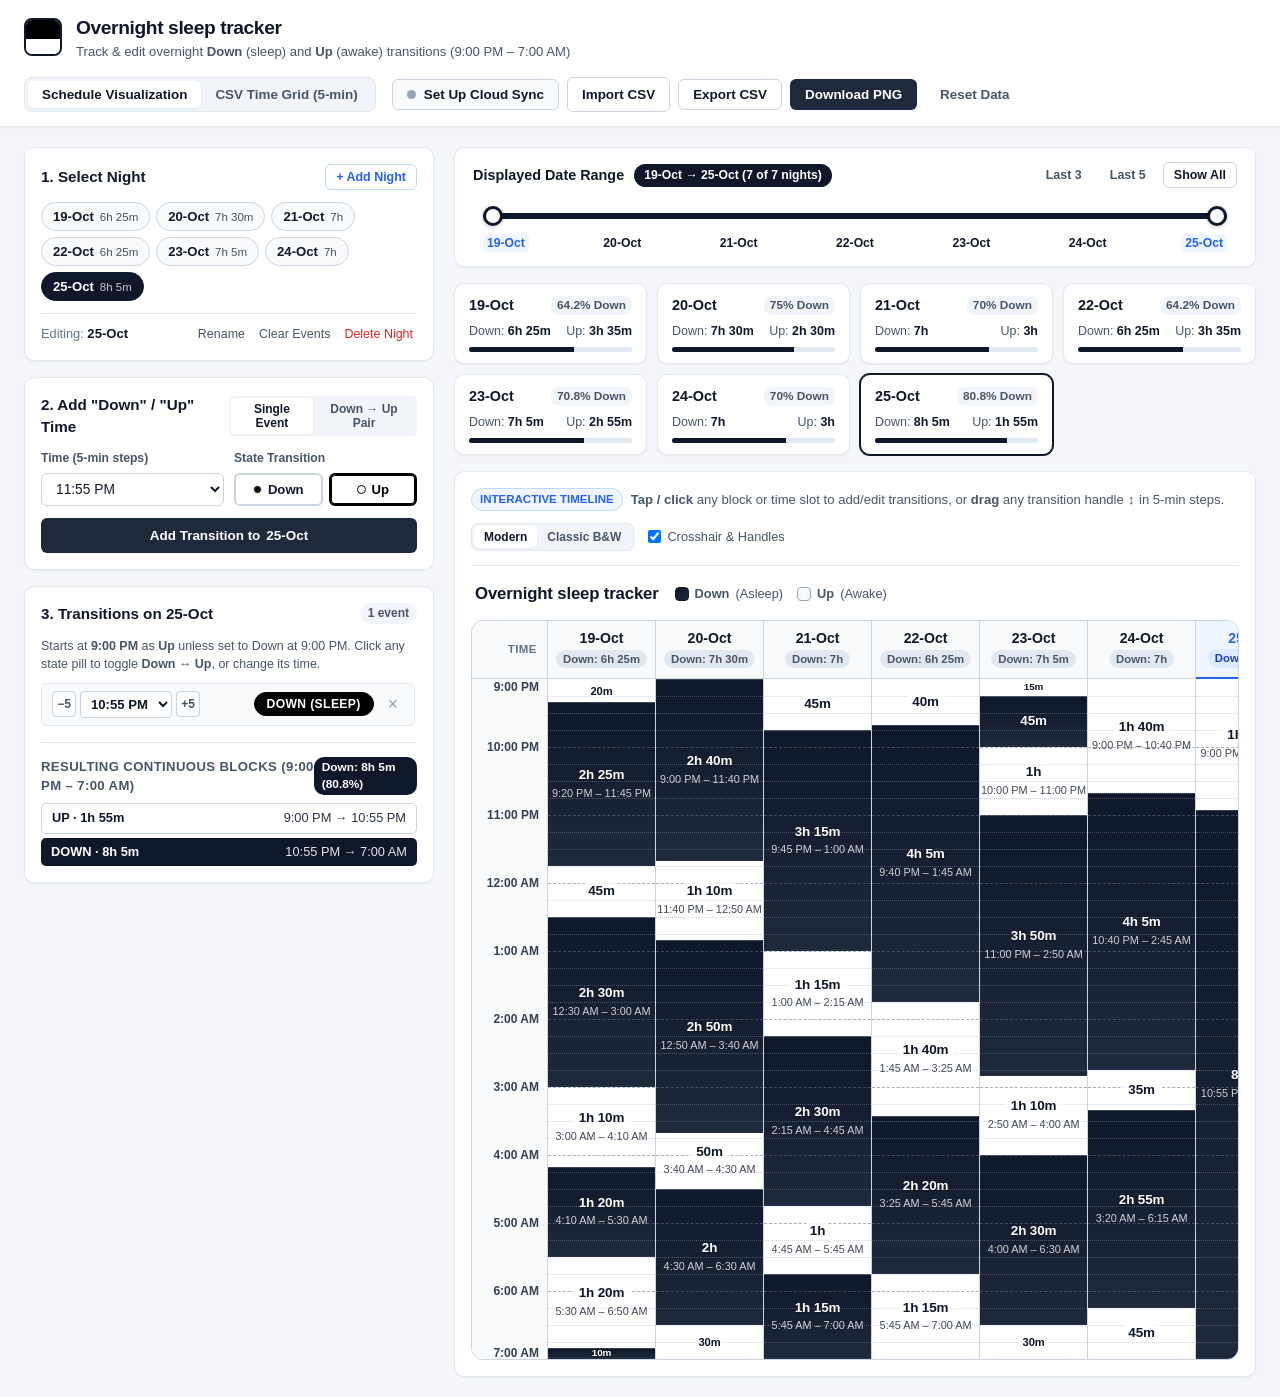
==== commit 64b17e13: "Update title to 'Overnight sleep tracker' and upgrade to responsive interactive timeline visualizati" ====
--- a/static/index.html
+++ b/static/index.html
@@ -6,8 +6,8 @@
   <meta name="theme-color" content="#1e293b" />
   <meta name="apple-mobile-web-app-capable" content="yes" />
   <meta name="apple-mobile-web-app-status-bar-style" content="black-translucent" />
-  <meta name="apple-mobile-web-app-title" content="Sleep Tracker" />
-  <title>Overnight Sleep Schedule Tracker</title>
+  <meta name="apple-mobile-web-app-title" content="Overnight sleep tracker" />
+  <title>Overnight sleep tracker</title>
   <link rel="manifest" href="./manifest.json" />
   <link rel="stylesheet" href="./styles.css" />
 </head>
@@ -19,7 +19,7 @@
         <span class="block-up"></span>
       </div>
       <div>
-        <h1>Overnight Sleep Schedule Tracker</h1>
+        <h1>Overnight sleep tracker</h1>
         <p class="subtitle">Track &amp; edit overnight <strong>Down</strong> (sleep) and <strong>Up</strong> (awake) transitions (9:00 PM – 7:00 AM)</p>
       </div>
     </div>
@@ -219,36 +219,78 @@
       <!-- Nightly Summary Metrics Bar -->
       <div id="summaryCardsContainer" class="summary-cards-row"></div>
 
-      <!-- View 1: Downstream Visualization -->
+      <!-- View 1: Downstream Interactive Visualization -->
       <div id="chartViewContainer" class="visualization-card">
         <div class="viz-toolbar">
           <div class="viz-instructions">
-            <span class="tip-badge">Interactive Chart</span>
-            <span><strong>Click</strong> anywhere on a column to add/edit an Up/Down transition, or <strong>drag</strong> any horizontal block border to adjust times in 5-min steps.</span>
+            <span class="tip-badge">Interactive Timeline</span>
+            <span><strong>Tap / click</strong> any block or time slot to add/edit transitions, or <strong>drag</strong> any transition handle <code>↕</code> in 5-min steps.</span>
           </div>
           <div class="viz-controls">
+            <div class="theme-pill-group" role="group" aria-label="Chart visual style">
+              <button type="button" id="styleModernBtn" class="style-pill-btn active">Modern</button>
+              <button type="button" id="styleClassicBtn" class="style-pill-btn">Classic B&amp;W</button>
+            </div>
             <label class="checkbox-label">
               <input type="checkbox" id="showHoverGuideCheckbox" checked />
-              Interactive Crosshair &amp; Drag Handles
+              Crosshair &amp; Handles
             </label>
           </div>
         </div>
 
-        <div class="canvas-scroll-wrapper" id="canvasWrapper">
-          <canvas id="scheduleCanvas"></canvas>
-
-          <!-- Floating Popover for Direct Chart Click Editing -->
-          <div id="chartPopover" class="chart-popover hidden">
-            <div class="popover-header">
-              <strong id="popoverTitle">20-Oct @ 10:30 PM</strong>
-              <button type="button" id="popoverCloseBtn" class="popover-close" aria-label="Close">&times;</button>
-            </div>
-            <div id="popoverBody" class="popover-body"></div>
-          </div>
-
-          <!-- Floating Hover Tooltip -->
-          <div id="chartTooltip" class="chart-tooltip hidden"></div>
-        </div>
+        <div id="interactiveChartBoard" class="timeline-board">
+          <div class="timeline-board-header">
+            <div class="timeline-board-title-group">
+              <h3 class="timeline-board-title">Overnight sleep tracker</h3>
+              <div class="timeline-legend">
+                <span class="legend-item">
+                  <span class="legend-swatch down"></span>
+                  <strong>Down</strong> (Asleep)
+                </span>
+                <span class="legend-item">
+                  <span class="legend-swatch up"></span>
+                  <strong>Up</strong> (Awake)
+                </span>
+              </div>
+            </div>
+            <span class="timeline-scroll-hint" id="timelineScrollHint">← Swipe horizontally for more nights →</span>
+          </div>
+
+          <div class="timeline-viewport" id="canvasWrapper">
+            <div class="timeline-grid-shell" id="timelineGridShell">
+              <!-- Sticky Left Time Axis (9:00 PM - 7:00 AM) -->
+              <div class="timeline-axis-col" id="timelineAxisCol">
+                <div class="timeline-axis-corner">Time</div>
+                <div class="timeline-axis-body" id="timelineAxisBody">
+                  <div id="axisHoverBadge" class="axis-hover-badge hidden">10:00 PM</div>
+                </div>
+              </div>
+
+              <!-- Dynamic Night Columns Container -->
+              <div class="timeline-columns-track" id="timelineColumnsTrack">
+                <!-- Night columns rendered dynamically by app.js -->
+              </div>
+
+              <!-- Full-Width Horizontal Crosshair Line -->
+              <div id="timelineCrosshairLine" class="timeline-crosshair-line hidden"></div>
+            </div>
+
+            <!-- Floating Popover for Direct Chart Click/Tap Editing -->
+            <div id="chartPopover" class="chart-popover hidden">
+              <div class="popover-header">
+                <strong id="popoverTitle">20-Oct @ 10:30 PM</strong>
+                <button type="button" id="popoverCloseBtn" class="popover-close" aria-label="Close">&times;</button>
+              </div>
+              <div id="popoverBody" class="popover-body"></div>
+            </div>
+
+            <!-- Floating Rich Hover Tooltip -->
+            <div id="chartTooltip" class="chart-tooltip hidden"></div>
+          </div>
+        </div>
+
+        <!-- Offscreen high-DPI canvas used when clicking "Download PNG" -->
+        <canvas id="scheduleCanvas" class="hidden"></canvas>
       </div>
 
       <!-- View 2: 5-Minute CSV Time Grid Editor -->
--- a/static/styles.css
+++ b/static/styles.css
@@ -246,6 +246,7 @@
   display: flex;
   flex-direction: column;
   gap: 16px;
+  min-width: 0;
 }
 
 .panel-card {
@@ -906,13 +907,14 @@
   background: #0f172a;
 }
 
-/* Visualization Card */
+/* Visualization Card & Interactive Timeline Board */
 .visualization-card {
   background: var(--bg-card);
   border: 1px solid var(--border-color);
   border-radius: var(--radius-md);
   padding: 16px;
   box-shadow: var(--shadow-sm);
+  min-width: 0;
 }
 
 .viz-toolbar {
@@ -933,6 +935,39 @@
   align-items: center;
   gap: 8px;
   flex-wrap: wrap;
+}
+
+.viz-controls {
+  display: flex;
+  align-items: center;
+  gap: 14px;
+  flex-wrap: wrap;
+}
+
+.theme-pill-group {
+  display: inline-flex;
+  background: #f1f5f9;
+  padding: 2px;
+  border-radius: 7px;
+  border: 1px solid var(--border-color);
+}
+
+.style-pill-btn {
+  border: none;
+  background: transparent;
+  font-size: 0.75rem;
+  font-weight: 600;
+  color: var(--text-secondary);
+  padding: 4px 10px;
+  border-radius: 5px;
+  cursor: pointer;
+  transition: all 0.15s ease;
+}
+
+.style-pill-btn.active {
+  background: #ffffff;
+  color: var(--text-main);
+  box-shadow: var(--shadow-sm);
 }
 
 .tip-badge {
@@ -957,30 +992,447 @@
   user-select: none;
 }
 
-.canvas-scroll-wrapper {
+/* Interactive Timeline Board */
+.timeline-board {
+  display: flex;
+  flex-direction: column;
+  gap: 12px;
+  user-select: none;
+}
+
+.timeline-board-header {
+  display: flex;
+  align-items: center;
+  justify-content: space-between;
+  flex-wrap: wrap;
+  gap: 10px;
+  padding: 2px 4px;
+}
+
+.timeline-board-title-group {
+  display: flex;
+  align-items: center;
+  gap: 16px;
+  flex-wrap: wrap;
+}
+
+.timeline-board-title {
+  font-size: 1.05rem;
+  font-weight: 800;
+  color: var(--text-main);
+  letter-spacing: -0.01em;
+}
+
+.timeline-legend {
+  display: inline-flex;
+  align-items: center;
+  gap: 14px;
+  font-size: 0.8rem;
+  color: var(--text-secondary);
+}
+
+.legend-item {
+  display: inline-flex;
+  align-items: center;
+  gap: 6px;
+}
+
+.legend-swatch {
+  width: 14px;
+  height: 14px;
+  border-radius: 4px;
+  display: inline-block;
+}
+
+.legend-swatch.down {
+  background: linear-gradient(135deg, #0f172a 0%, #1e293b 100%);
+  border: 1px solid #0f172a;
+}
+
+.legend-swatch.up {
+  background: #f8fafc;
+  border: 1px solid #94a3b8;
+}
+
+.timeline-board.classic-bw .legend-swatch.down {
+  background: #000000;
+}
+
+.timeline-board.classic-bw .legend-swatch.up {
+  background: #ffffff;
+  border-color: #000000;
+}
+
+.timeline-scroll-hint {
+  display: none;
+  font-size: 0.74rem;
+  font-weight: 600;
+  color: var(--primary-blue);
+  background: #eff6ff;
+  padding: 3px 9px;
+  border-radius: 12px;
+}
+
+.timeline-viewport {
   position: relative;
   overflow-x: auto;
-  display: flex;
+  overflow-y: hidden;
+  -webkit-overflow-scrolling: touch;
+  border: 1px solid #cbd5e1;
+  border-radius: 12px;
+  background: #ffffff;
+  box-shadow: inset 0 1px 2px rgba(15, 23, 42, 0.03);
+}
+
+.timeline-grid-shell {
+  position: relative;
+  display: flex;
+  min-width: 100%;
+  width: max-content;
+}
+
+/* Sticky Left Y-Axis (9:00 PM to 7:00 AM) */
+.timeline-axis-col {
+  position: sticky;
+  left: 0;
+  z-index: 16;
+  width: 76px;
+  flex-shrink: 0;
+  background: rgba(248, 250, 252, 0.96);
+  backdrop-filter: blur(4px);
+  border-right: 1px solid #cbd5e1;
+  display: flex;
+  flex-direction: column;
+}
+
+.timeline-axis-corner {
+  height: 58px;
+  border-bottom: 1px solid #cbd5e1;
+  display: flex;
+  align-items: center;
+  justify-content: flex-end;
+  padding-right: 10px;
+  font-size: 0.72rem;
+  font-weight: 700;
+  text-transform: uppercase;
+  letter-spacing: 0.04em;
+  color: var(--text-muted);
+}
+
+.timeline-axis-body {
+  position: relative;
+  height: var(--timeline-height, 680px);
+}
+
+.timeline-axis-tick {
+  position: absolute;
+  right: 8px;
+  transform: translateY(-50%);
+  font-size: 0.75rem;
+  font-weight: 600;
+  color: #334155;
+  white-space: nowrap;
+  line-height: 1;
+  pointer-events: none;
+}
+
+.timeline-axis-tick.edge-top {
+  transform: translateY(2px);
+}
+
+.timeline-axis-tick.edge-bottom {
+  transform: translateY(-100%);
+}
+
+.axis-hover-badge {
+  position: absolute;
+  right: 4px;
+  transform: translateY(-50%);
+  background: var(--primary-blue);
+  color: #ffffff;
+  font-size: 0.72rem;
+  font-weight: 700;
+  padding: 3px 6px;
+  border-radius: 5px;
+  box-shadow: 0 2px 6px rgba(37, 99, 235, 0.35);
+  z-index: 20;
+  pointer-events: none;
+  white-space: nowrap;
+}
+
+/* Dynamic Columns Track */
+.timeline-columns-track {
+  display: grid;
+  flex: 1;
+  min-width: 0;
+}
+
+.timeline-col {
+  display: flex;
+  flex-direction: column;
+  border-right: 1px solid #cbd5e1;
+  min-width: var(--col-min-width, 108px);
+  position: relative;
+  transition: background 0.15s ease;
+}
+
+.timeline-col:last-child {
+  border-right: none;
+}
+
+/* Column Header */
+.timeline-col-header {
+  height: 58px;
+  padding: 6px 8px;
+  border-bottom: 1px solid #cbd5e1;
+  background: #f8fafc;
+  display: flex;
+  flex-direction: column;
+  align-items: center;
   justify-content: center;
+  gap: 3px;
+  cursor: pointer;
+  transition: background 0.15s ease;
+}
+
+.timeline-col-header:hover {
+  background: #f1f5f9;
+}
+
+.timeline-col.active-col .timeline-col-header {
+  background: #eff6ff;
+  border-bottom: 2px solid var(--primary-blue);
+}
+
+.timeline-col-date {
+  font-size: 0.88rem;
+  font-weight: 800;
+  color: var(--text-main);
+  line-height: 1.1;
+}
+
+.timeline-col.active-col .timeline-col-date {
+  color: var(--primary-blue);
+}
+
+.timeline-col-sub {
+  font-size: 0.71rem;
+  font-weight: 600;
+  color: var(--text-secondary);
+  background: #e2e8f0;
+  padding: 1px 7px;
+  border-radius: 10px;
+  white-space: nowrap;
+}
+
+.timeline-col.active-col .timeline-col-sub {
+  background: #dbeafe;
+  color: #1e40af;
+}
+
+/* Column 600-Minute Body */
+.timeline-col-body {
+  position: relative;
+  height: var(--timeline-height, 680px);
+  cursor: crosshair;
+  overflow: hidden;
+}
+
+/* Sleep (Down) and Awake (Up) Blocks */
+.timeline-block {
+  position: absolute;
+  left: 0;
+  right: 0;
+  display: flex;
+  flex-direction: column;
+  align-items: center;
+  justify-content: center;
+  padding: 2px 4px;
+  overflow: hidden;
+  transition: filter 0.12s ease, box-shadow 0.12s ease;
+}
+
+.timeline-block.down {
+  background: linear-gradient(180deg, #0f172a 0%, #1e293b 100%);
+  color: #ffffff;
+  border-top: 1px solid rgba(255, 255, 255, 0.12);
+  border-bottom: 1px solid rgba(255, 255, 255, 0.12);
+}
+
+.timeline-block.up {
   background: #ffffff;
-  padding: 8px 0;
-}
-
-#scheduleCanvas {
-  display: block;
-  max-width: 100%;
-  height: auto;
-  cursor: crosshair;
+  color: #0f172a;
+}
+
+.timeline-board.classic-bw .timeline-block.down {
+  background: #000000;
+  color: #ffffff;
+  border: none;
+}
+
+.timeline-board.classic-bw .timeline-block.up {
+  background: #ffffff;
+  color: #000000;
+}
+
+.timeline-block:hover {
+  z-index: 4;
+}
+
+.timeline-block.down:hover {
+  background: linear-gradient(180deg, #1e293b 0%, #27374d 100%);
+  box-shadow: inset 0 0 0 1.5px #60a5fa;
+}
+
+.timeline-block.up:hover {
+  background: #f8fafc;
+  box-shadow: inset 0 0 0 1.5px #93c5fd;
+}
+
+.timeline-board.classic-bw .timeline-block.down:hover {
+  background: #111827;
+}
+
+/* 15-Minute and Hourly Grid Overlay inside each Column */
+.timeline-grid-lines {
+  position: absolute;
+  inset: 0;
+  pointer-events: none;
+  z-index: 5;
+}
+
+.timeline-grid-line {
+  position: absolute;
+  left: 0;
+  right: 0;
+  border-top: 1px dotted rgba(148, 163, 184, 0.42);
+}
+
+.timeline-grid-line.hourly {
+  border-top: 1px dashed rgba(100, 116, 139, 0.55);
+}
+
+/* Block Typography */
+.block-duration-label {
+  position: relative;
+  z-index: 6;
+  font-weight: 800;
+  font-size: 0.84rem;
+  line-height: 1.1;
+  letter-spacing: -0.01em;
+  text-align: center;
+  padding: 1px 6px;
+  border-radius: 5px;
+  pointer-events: none;
+}
+
+.timeline-block.down .block-duration-label {
+  color: #ffffff;
+  text-shadow: 0 1px 2px rgba(0, 0, 0, 0.5);
+}
+
+.timeline-block.up .block-duration-label {
+  color: #0f172a;
+  background: rgba(255, 255, 255, 0.82);
+}
+
+.block-duration-label.compact {
+  font-size: 0.7rem;
+  padding: 0 3px;
+}
+
+.block-duration-label.tiny {
+  font-size: 0.62rem;
+  padding: 0 2px;
+}
+
+.block-time-sublabel {
+  position: relative;
+  z-index: 6;
+  font-size: 0.68rem;
+  font-weight: 500;
+  opacity: 0.78;
+  margin-top: 2px;
+  white-space: nowrap;
+  pointer-events: none;
+}
+
+.timeline-board.classic-bw .block-time-sublabel {
+  display: none;
+}
+
+/* Draggable Transition Handle on Block Boundaries */
+.timeline-handle {
+  position: absolute;
+  left: 0;
+  right: 0;
+  height: 18px;
+  transform: translateY(-50%);
+  z-index: 10;
+  cursor: ns-resize;
+  touch-action: none;
+  display: flex;
+  align-items: center;
+  justify-content: center;
+}
+
+.timeline-handle::before {
+  content: "";
+  position: absolute;
+  left: 0;
+  right: 0;
+  height: 2px;
+  background: transparent;
+  transition: background 0.12s ease;
+}
+
+.timeline-handle-pill {
+  opacity: 0;
+  transform: scale(0.92);
+  background: #2563eb;
+  color: #ffffff;
+  font-size: 0.66rem;
+  font-weight: 700;
+  padding: 1px 7px;
+  border-radius: 10px;
+  box-shadow: 0 2px 6px rgba(15, 23, 42, 0.3);
+  transition: opacity 0.14s ease, transform 0.14s ease;
+  pointer-events: none;
+  white-space: nowrap;
+}
+
+.timeline-col:hover .timeline-handle-pill,
+.timeline-handle:hover .timeline-handle-pill,
+.timeline-handle.dragging .timeline-handle-pill {
+  opacity: 1;
+  transform: scale(1);
+}
+
+.timeline-handle:hover::before,
+.timeline-handle.dragging::before {
+  background: #3b82f6;
+  height: 2.5px;
+}
+
+/* Full-Width Horizontal Crosshair Line */
+.timeline-crosshair-line {
+  position: absolute;
+  left: 76px;
+  right: 0;
+  height: 0;
+  border-top: 1.5px dashed #2563eb;
+  pointer-events: none;
+  z-index: 14;
 }
 
 /* Chart Popover */
 .chart-popover {
   position: absolute;
-  z-index: 25;
+  z-index: 30;
   background: #ffffff;
   border: 1px solid #cbd5e1;
   border-radius: var(--radius-md);
-  box-shadow: 0 10px 25px rgba(15, 23, 42, 0.18);
+  box-shadow: 0 12px 28px rgba(15, 23, 42, 0.22);
   width: 245px;
   padding: 12px;
 }
@@ -1016,19 +1468,74 @@
   gap: 6px;
 }
 
-/* Chart Hover Tooltip */
+/* Rich Chart Hover Tooltip */
 .chart-tooltip {
   position: absolute;
-  z-index: 20;
+  z-index: 25;
   pointer-events: none;
-  background: rgba(15, 23, 42, 0.92);
+  background: rgba(15, 23, 42, 0.95);
+  backdrop-filter: blur(4px);
   color: #ffffff;
-  padding: 7px 10px;
-  border-radius: 6px;
+  padding: 9px 12px;
+  border-radius: 8px;
   font-size: 0.76rem;
-  line-height: 1.35;
+  line-height: 1.4;
   white-space: nowrap;
-  box-shadow: var(--shadow-md);
+  box-shadow: 0 8px 20px rgba(15, 23, 42, 0.28);
+  border: 1px solid rgba(255, 255, 255, 0.12);
+}
+
+.tooltip-badge {
+  display: inline-block;
+  font-size: 0.68rem;
+  font-weight: 700;
+  padding: 1px 6px;
+  border-radius: 4px;
+  margin-left: 4px;
+}
+
+.tooltip-badge.down {
+  background: #3b82f6;
+  color: #ffffff;
+}
+
+.tooltip-badge.up {
+  background: #f8fafc;
+  color: #0f172a;
+}
+
+@media (max-width: 768px) {
+  .app-layout {
+    padding: 12px;
+    gap: 14px;
+  }
+
+  .visualization-card,
+  .panel-card,
+  .date-filter-card {
+    padding: 12px;
+  }
+
+  .timeline-scroll-hint.visible-mobile {
+    display: inline-block;
+  }
+
+  .timeline-axis-col {
+    width: 64px;
+  }
+
+  .timeline-axis-tick {
+    font-size: 0.69rem;
+    right: 6px;
+  }
+
+  .timeline-crosshair-line {
+    left: 64px;
+  }
+
+  .timeline-col.active-col .timeline-handle-pill {
+    opacity: 0.92;
+  }
 }
 
 /* CSV Grid View */
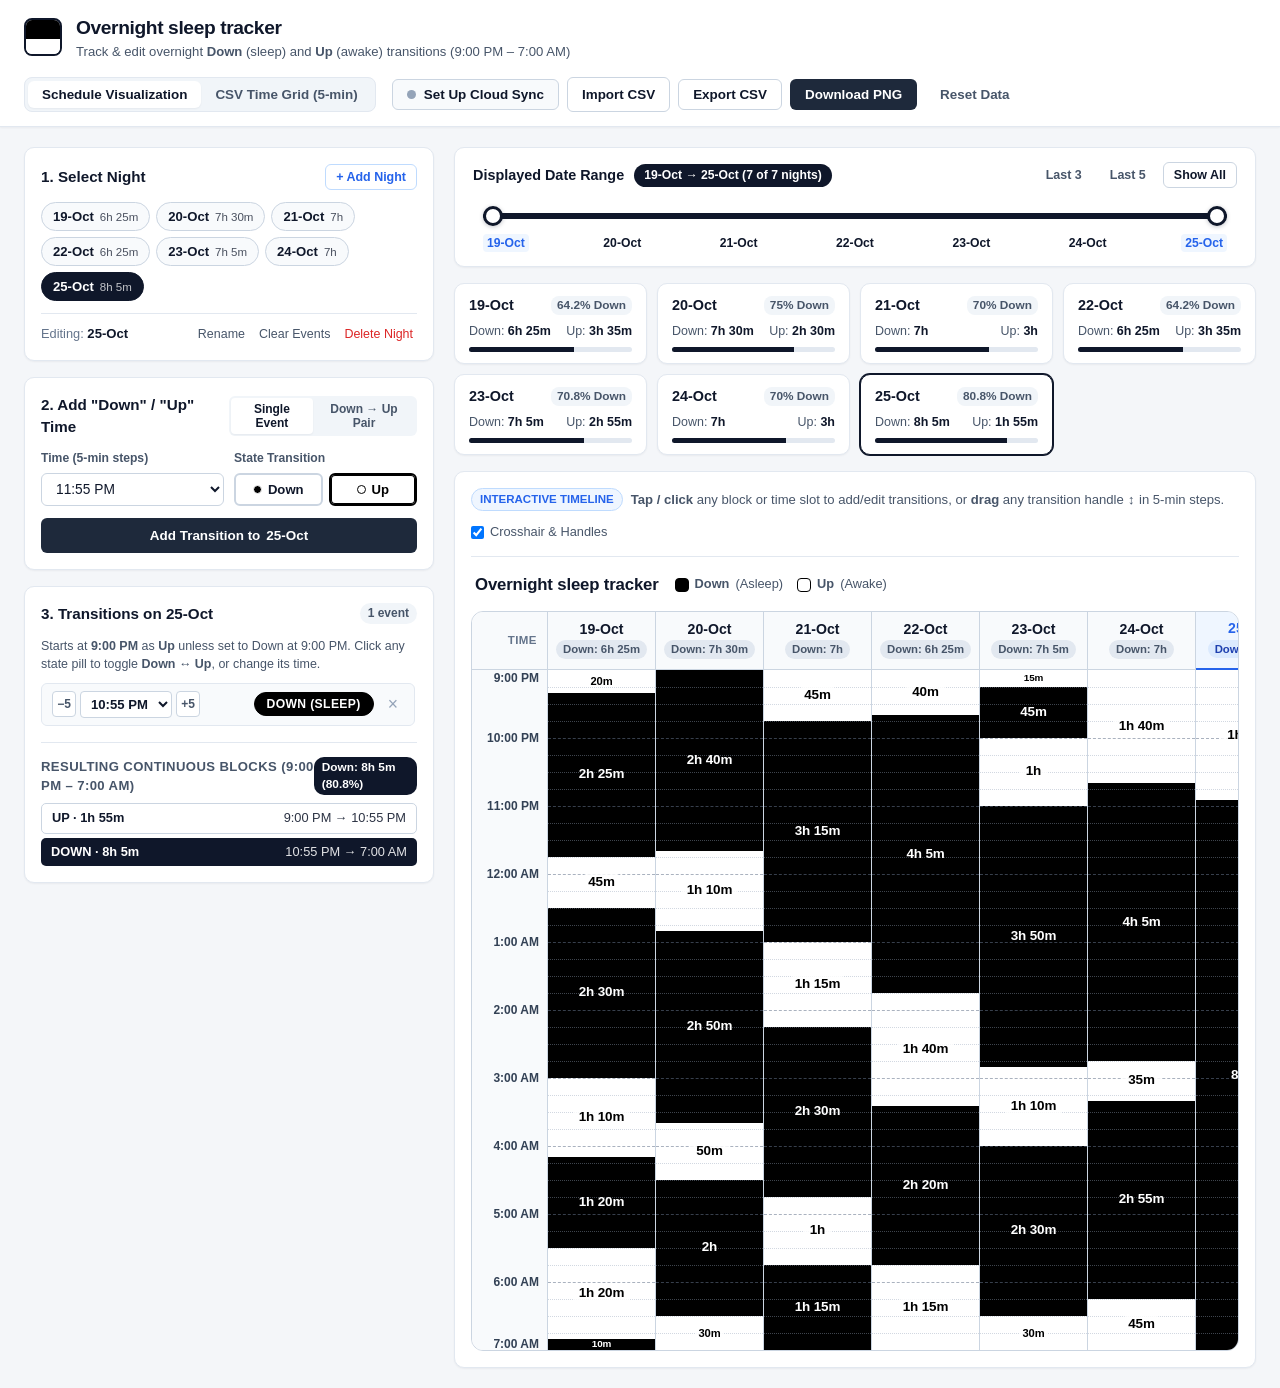
==== commit 0e1d0227: "Fix timeline visualization layout, add cache-busting, and render immediately on startup" ====
--- a/static/index.html
+++ b/static/index.html
@@ -7,9 +7,12 @@
   <meta name="apple-mobile-web-app-capable" content="yes" />
   <meta name="apple-mobile-web-app-status-bar-style" content="black-translucent" />
   <meta name="apple-mobile-web-app-title" content="Overnight sleep tracker" />
+  <meta http-equiv="Cache-Control" content="no-cache, no-store, must-revalidate" />
+  <meta http-equiv="Pragma" content="no-cache" />
+  <meta http-equiv="Expires" content="0" />
   <title>Overnight sleep tracker</title>
-  <link rel="manifest" href="./manifest.json" />
-  <link rel="stylesheet" href="./styles.css" />
+  <link rel="manifest" href="./manifest.json?v=4" />
+  <link rel="stylesheet" href="./styles.css?v=4" />
 </head>
 <body>
   <header class="app-header">
@@ -227,10 +230,6 @@
             <span><strong>Tap / click</strong> any block or time slot to add/edit transitions, or <strong>drag</strong> any transition handle <code>↕</code> in 5-min steps.</span>
           </div>
           <div class="viz-controls">
-            <div class="theme-pill-group" role="group" aria-label="Chart visual style">
-              <button type="button" id="styleModernBtn" class="style-pill-btn active">Modern</button>
-              <button type="button" id="styleClassicBtn" class="style-pill-btn">Classic B&amp;W</button>
-            </div>
             <label class="checkbox-label">
               <input type="checkbox" id="showHoverGuideCheckbox" checked />
               Crosshair &amp; Handles
@@ -238,7 +237,7 @@
           </div>
         </div>
 
-        <div id="interactiveChartBoard" class="timeline-board">
+        <div id="interactiveChartBoard" class="timeline-board classic-bw">
           <div class="timeline-board-header">
             <div class="timeline-board-title-group">
               <h3 class="timeline-board-title">Overnight sleep tracker</h3>
@@ -467,6 +466,6 @@
 
   <div id="toastContainer" class="toast-container"></div>
 
-  <script src="./app.js"></script>
+  <script src="./app.js?v=4"></script>
 </body>
 </html>
--- a/static/styles.css
+++ b/static/styles.css
@@ -1045,22 +1045,13 @@
 }
 
 .legend-swatch.down {
-  background: linear-gradient(135deg, #0f172a 0%, #1e293b 100%);
-  border: 1px solid #0f172a;
+  background: #000000;
+  border: 1px solid #000000;
 }
 
 .legend-swatch.up {
-  background: #f8fafc;
-  border: 1px solid #94a3b8;
-}
-
-.timeline-board.classic-bw .legend-swatch.down {
-  background: #000000;
-}
-
-.timeline-board.classic-bw .legend-swatch.up {
   background: #ffffff;
-  border-color: #000000;
+  border: 1px solid #000000;
 }
 
 .timeline-scroll-hint {
@@ -1087,8 +1078,8 @@
 .timeline-grid-shell {
   position: relative;
   display: flex;
-  min-width: 100%;
-  width: max-content;
+  width: 100%;
+  min-height: 738px;
 }
 
 /* Sticky Left Y-Axis (9:00 PM to 7:00 AM) */
@@ -1097,7 +1088,7 @@
   left: 0;
   z-index: 16;
   width: 76px;
-  flex-shrink: 0;
+  flex: 0 0 76px;
   background: rgba(248, 250, 252, 0.96);
   backdrop-filter: blur(4px);
   border-right: 1px solid #cbd5e1;
@@ -1107,6 +1098,8 @@
 
 .timeline-axis-corner {
   height: 58px;
+  min-height: 58px;
+  flex: 0 0 58px;
   border-bottom: 1px solid #cbd5e1;
   display: flex;
   align-items: center;
@@ -1121,7 +1114,9 @@
 
 .timeline-axis-body {
   position: relative;
-  height: var(--timeline-height, 680px);
+  height: 680px;
+  min-height: 680px;
+  flex: 0 0 680px;
 }
 
 .timeline-axis-tick {
@@ -1162,16 +1157,17 @@
 
 /* Dynamic Columns Track */
 .timeline-columns-track {
-  display: grid;
-  flex: 1;
-  min-width: 0;
+  display: flex;
+  flex: 1 0 auto;
+  min-height: 738px;
 }
 
 .timeline-col {
   display: flex;
   flex-direction: column;
+  flex: 1 0 var(--col-min-width, 108px);
+  min-width: var(--col-min-width, 108px);
   border-right: 1px solid #cbd5e1;
-  min-width: var(--col-min-width, 108px);
   position: relative;
   transition: background 0.15s ease;
 }
@@ -1183,6 +1179,8 @@
 /* Column Header */
 .timeline-col-header {
   height: 58px;
+  min-height: 58px;
+  flex: 0 0 58px;
   padding: 6px 8px;
   border-bottom: 1px solid #cbd5e1;
   background: #f8fafc;
@@ -1233,7 +1231,10 @@
 /* Column 600-Minute Body */
 .timeline-col-body {
   position: relative;
-  height: var(--timeline-height, 680px);
+  height: 680px;
+  min-height: 680px;
+  flex: 0 0 680px;
+  width: 100%;
   cursor: crosshair;
   overflow: hidden;
 }
@@ -1253,25 +1254,12 @@
 }
 
 .timeline-block.down {
-  background: linear-gradient(180deg, #0f172a 0%, #1e293b 100%);
+  background: #000000;
   color: #ffffff;
-  border-top: 1px solid rgba(255, 255, 255, 0.12);
-  border-bottom: 1px solid rgba(255, 255, 255, 0.12);
 }
 
 .timeline-block.up {
   background: #ffffff;
-  color: #0f172a;
-}
-
-.timeline-board.classic-bw .timeline-block.down {
-  background: #000000;
-  color: #ffffff;
-  border: none;
-}
-
-.timeline-board.classic-bw .timeline-block.up {
-  background: #ffffff;
   color: #000000;
 }
 
@@ -1280,17 +1268,13 @@
 }
 
 .timeline-block.down:hover {
-  background: linear-gradient(180deg, #1e293b 0%, #27374d 100%);
+  background: #111827;
   box-shadow: inset 0 0 0 1.5px #60a5fa;
 }
 
 .timeline-block.up:hover {
   background: #f8fafc;
   box-shadow: inset 0 0 0 1.5px #93c5fd;
-}
-
-.timeline-board.classic-bw .timeline-block.down:hover {
-  background: #111827;
 }
 
 /* 15-Minute and Hourly Grid Overlay inside each Column */
@@ -1522,6 +1506,7 @@
 
   .timeline-axis-col {
     width: 64px;
+    flex: 0 0 64px;
   }
 
   .timeline-axis-tick {
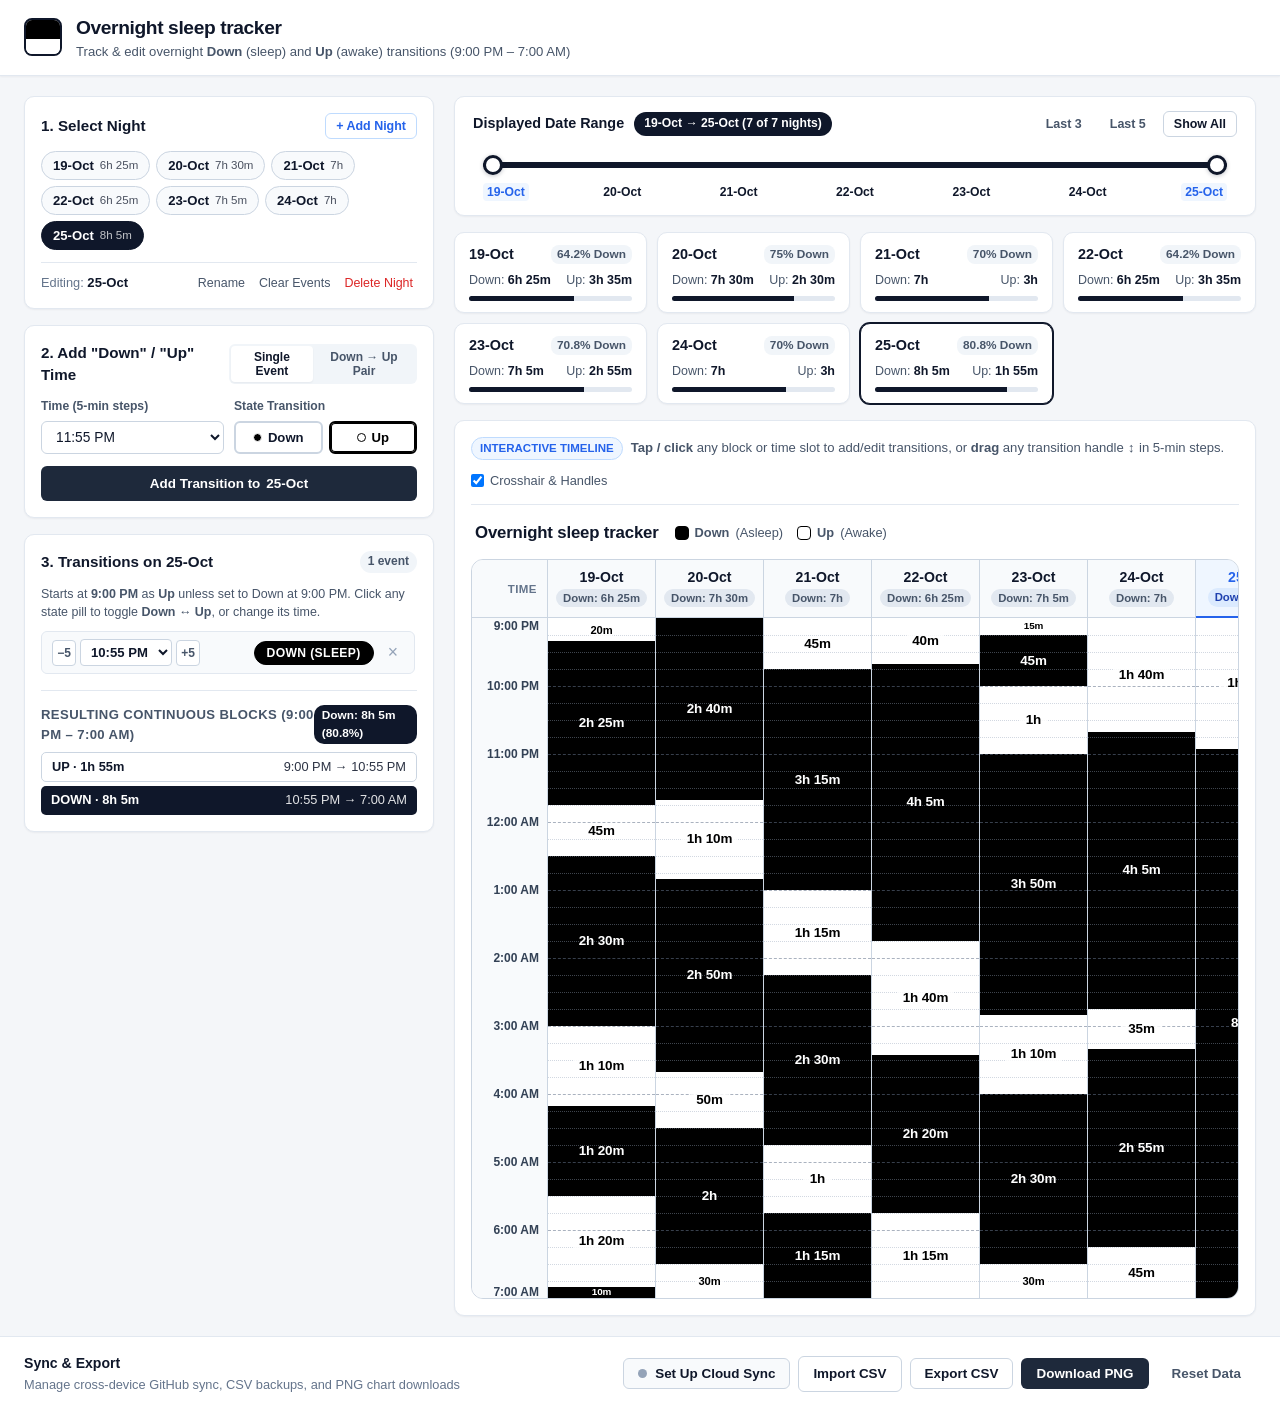
==== commit 503c6ce6: "Remove CSV grid toggle, move sync/export controls to footer, and add mobile hamburger drawer for edi" ====
--- a/static/index.html
+++ b/static/index.html
@@ -11,8 +11,8 @@
   <meta http-equiv="Pragma" content="no-cache" />
   <meta http-equiv="Expires" content="0" />
   <title>Overnight sleep tracker</title>
-  <link rel="manifest" href="./manifest.json?v=4" />
-  <link rel="stylesheet" href="./styles.css?v=4" />
+  <link rel="manifest" href="./manifest.json?v=5" />
+  <link rel="stylesheet" href="./styles.css?v=5" />
 </head>
 <body>
   <header class="app-header">
@@ -27,44 +27,25 @@
       </div>
     </div>
 
-    <div class="header-actions">
-      <div class="view-tabs" role="tablist">
-        <button id="tabChartBtn" class="tab-btn active" role="tab" aria-selected="true">
-          Schedule Visualization
-        </button>
-        <button id="tabGridBtn" class="tab-btn" role="tab" aria-selected="false">
-          CSV Time Grid (5-min)
-        </button>
-      </div>
-
-      <div class="action-buttons">
-        <button id="cloudSyncBtn" class="btn btn-sync" type="button" title="Configure or unlock cross-device GitHub sync">
-          <span id="cloudSyncDot" class="sync-dot unconfigured"></span>
-          <span id="cloudSyncLabel">Cloud Sync</span>
-        </button>
-        <button id="syncPullNowBtn" class="btn btn-secondary hidden" type="button" title="Pull latest schedule from GitHub now">
-          ↻ Sync
-        </button>
-        <label class="btn btn-secondary" for="csvFileInput" title="Import a schedule CSV file">
-          Import CSV
-          <input type="file" id="csvFileInput" accept=".csv,text/csv" hidden />
-        </label>
-        <button id="exportCsvBtn" class="btn btn-secondary" title="Download schedule as CSV">
-          Export CSV
-        </button>
-        <button id="downloadPngBtn" class="btn btn-primary" title="Download high-resolution PNG chart">
-          Download PNG
-        </button>
-        <button id="resetDataBtn" class="btn btn-ghost" title="Reset to original 19-Oct to 25-Oct CSV data">
-          Reset Data
-        </button>
-      </div>
-    </div>
+    <button id="mobileMenuBtn" class="btn mobile-menu-btn" type="button" aria-label="Open night and transition controls" aria-expanded="false">
+      <span class="hamburger-icon" aria-hidden="true">☰</span>
+      <span>Edit Nights &amp; Times</span>
+    </button>
   </header>
 
+  <div id="mobileDrawerBackdrop" class="mobile-drawer-backdrop hidden"></div>
+
   <main class="app-layout">
-    <!-- Left Sidebar: Date Management & Up/Down Editor -->
-    <aside class="editor-panel">
+    <!-- Left Sidebar (Desktop) / Slide-out Hamburger Drawer (Mobile) -->
+    <aside id="editorPanel" class="editor-panel">
+      <div class="mobile-drawer-header">
+        <div>
+          <strong>Edit Nights &amp; Transitions</strong>
+          <span class="muted-label" style="display:block;">1. Select Night · 2. Add Time · 3. Transitions</span>
+        </div>
+        <button type="button" id="mobileDrawerCloseBtn" class="popover-close" aria-label="Close menu">&times;</button>
+      </div>
+
       <!-- Section 1: Date / Night Selector -->
       <section class="panel-card">
         <div class="card-header">
@@ -291,30 +272,40 @@
         <!-- Offscreen high-DPI canvas used when clicking "Download PNG" -->
         <canvas id="scheduleCanvas" class="hidden"></canvas>
       </div>
-
-      <!-- View 2: 5-Minute CSV Time Grid Editor -->
-      <div id="gridViewContainer" class="grid-card hidden">
-        <div class="grid-toolbar">
-          <div>
-            <h3>5-Minute Schedule Grid</h3>
-            <p class="muted-label">Click any cell to cycle: <code>Empty → down → up → Empty</code></p>
-          </div>
-          <div class="grid-filters">
-            <label class="checkbox-label">
-              <input type="checkbox" id="filterActiveRowsCheckbox" />
-              Show only rows with events
-            </label>
-          </div>
-        </div>
-        <div class="table-scroll-container">
-          <table id="scheduleGridTable" class="schedule-grid-table">
-            <thead></thead>
-            <tbody></tbody>
-          </table>
-        </div>
-      </div>
     </section>
   </main>
+
+  <!-- Bottom Bar: Cloud Sync, CSV Import/Export, Download PNG, Reset -->
+  <footer class="app-footer">
+    <div class="footer-inner">
+      <div class="footer-label">
+        <strong>Sync &amp; Export</strong>
+        <span class="muted-label">Manage cross-device GitHub sync, CSV backups, and PNG chart downloads</span>
+      </div>
+      <div class="action-buttons">
+        <button id="cloudSyncBtn" class="btn btn-sync" type="button" title="Configure or unlock cross-device GitHub sync">
+          <span id="cloudSyncDot" class="sync-dot unconfigured"></span>
+          <span id="cloudSyncLabel">Cloud Sync</span>
+        </button>
+        <button id="syncPullNowBtn" class="btn btn-secondary hidden" type="button" title="Pull latest schedule from GitHub now">
+          ↻ Sync
+        </button>
+        <label class="btn btn-secondary" for="csvFileInput" title="Import a schedule CSV file">
+          Import CSV
+          <input type="file" id="csvFileInput" accept=".csv,text/csv" hidden />
+        </label>
+        <button id="exportCsvBtn" class="btn btn-secondary" title="Download schedule as CSV">
+          Export CSV
+        </button>
+        <button id="downloadPngBtn" class="btn btn-primary" title="Download high-resolution PNG chart">
+          Download PNG
+        </button>
+        <button id="resetDataBtn" class="btn btn-ghost" title="Reset to original 19-Oct to 25-Oct CSV data">
+          Reset Data
+        </button>
+      </div>
+    </div>
+  </footer>
 
   <!-- Cloud Sync & Shared PIN Modal -->
   <div id="syncModalOverlay" class="modal-overlay hidden" role="dialog" aria-modal="true" aria-labelledby="syncModalTitle">
@@ -466,6 +457,6 @@
 
   <div id="toastContainer" class="toast-container"></div>
 
-  <script src="./app.js?v=4"></script>
+  <script src="./app.js?v=5"></script>
 </body>
 </html>
--- a/static/styles.css
+++ b/static/styles.css
@@ -222,6 +222,38 @@
   background: var(--danger-bg);
 }
 
+/* Mobile Hamburger Menu & Drawer Controls (hidden on desktop) */
+.mobile-menu-btn {
+  display: none;
+  background: #0f172a;
+  color: #ffffff;
+  border: 1px solid #0f172a;
+  font-weight: 700;
+  padding: 8px 13px;
+  gap: 8px;
+}
+
+.mobile-menu-btn:hover {
+  background: #1e293b;
+}
+
+.hamburger-icon {
+  font-size: 1.05rem;
+  line-height: 1;
+}
+
+.mobile-drawer-header {
+  display: none;
+}
+
+.mobile-drawer-backdrop {
+  position: fixed;
+  inset: 0;
+  background: rgba(15, 23, 42, 0.5);
+  backdrop-filter: blur(2px);
+  z-index: 140;
+}
+
 /* Main Layout */
 .app-layout {
   display: grid;
@@ -235,18 +267,83 @@
   align-items: start;
 }
 
-@media (max-width: 1120px) {
-  .app-layout {
-    grid-template-columns: 1fr;
-  }
-}
-
 /* Left Sidebar Cards */
 .editor-panel {
   display: flex;
   flex-direction: column;
   gap: 16px;
   min-width: 0;
+}
+
+@media (max-width: 1120px) {
+  .mobile-menu-btn {
+    display: inline-flex;
+  }
+
+  .app-layout {
+    grid-template-columns: 1fr;
+    padding: 14px 16px;
+  }
+
+  .editor-panel {
+    position: fixed;
+    top: 0;
+    left: 0;
+    bottom: 0;
+    width: min(92vw, 420px);
+    background: var(--bg-page);
+    padding: 16px;
+    overflow-y: auto;
+    -webkit-overflow-scrolling: touch;
+    z-index: 150;
+    box-shadow: 0 20px 45px rgba(15, 23, 42, 0.3);
+    transform: translateX(-105%);
+    transition: transform 0.24s cubic-bezier(0.16, 1, 0.3, 1);
+  }
+
+  .editor-panel.mobile-open {
+    transform: translateX(0);
+  }
+
+  .mobile-drawer-header {
+    display: flex;
+    align-items: center;
+    justify-content: space-between;
+    gap: 12px;
+    background: var(--bg-card);
+    border: 1px solid var(--border-color);
+    border-radius: var(--radius-md);
+    padding: 12px 14px;
+    box-shadow: var(--shadow-sm);
+    position: sticky;
+    top: 0;
+    z-index: 5;
+  }
+}
+
+/* Bottom Footer Bar (Sync, Import/Export, Download PNG) */
+.app-footer {
+  background: var(--bg-card);
+  border-top: 1px solid var(--border-color);
+  padding: 16px 24px;
+  margin-top: auto;
+}
+
+.footer-inner {
+  max-width: 1720px;
+  margin: 0 auto;
+  display: flex;
+  align-items: center;
+  justify-content: space-between;
+  flex-wrap: wrap;
+  gap: 14px;
+}
+
+.footer-label {
+  display: flex;
+  flex-direction: column;
+  gap: 2px;
+  font-size: 0.88rem;
 }
 
 .panel-card {
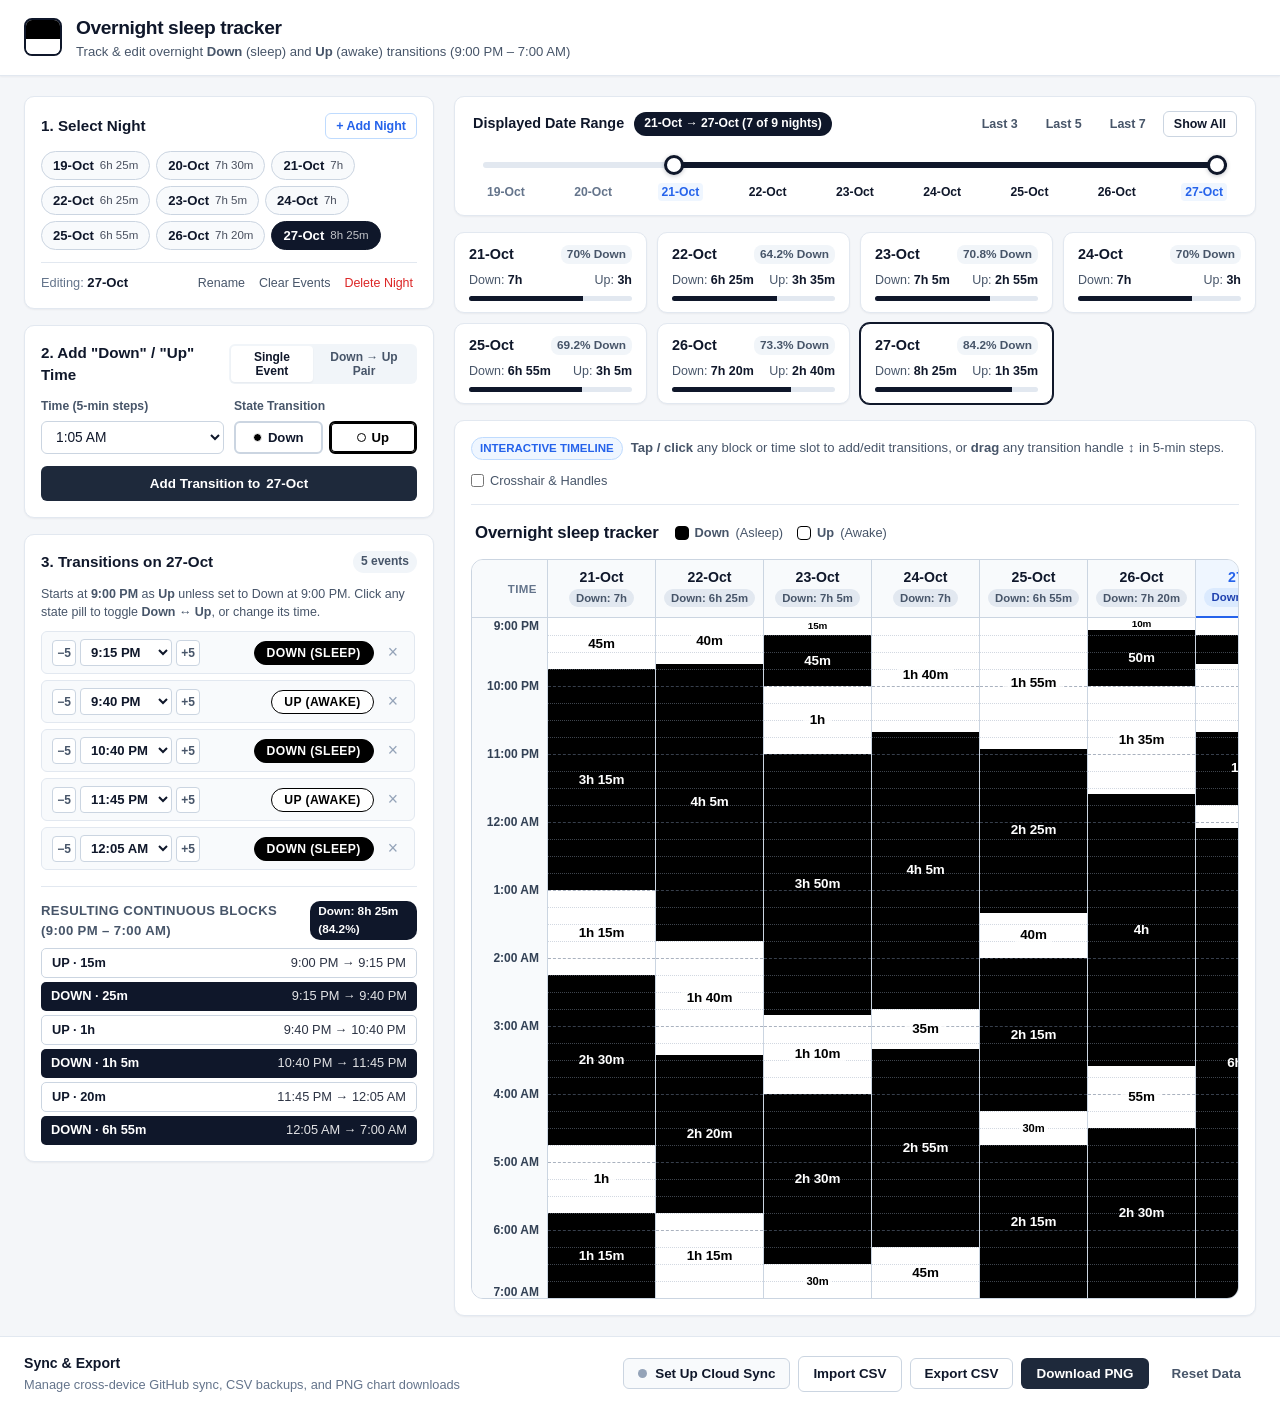
==== commit efb9b584: "Restore schedule.csv to 0f333c3b, prevent sync overwrites, default Crosshair & Handles off, and defa" ====
--- a/static/index.html
+++ b/static/index.html
@@ -11,8 +11,8 @@
   <meta http-equiv="Pragma" content="no-cache" />
   <meta http-equiv="Expires" content="0" />
   <title>Overnight sleep tracker</title>
-  <link rel="manifest" href="./manifest.json?v=5" />
-  <link rel="stylesheet" href="./styles.css?v=5" />
+  <link rel="manifest" href="./manifest.json?v=7" />
+  <link rel="stylesheet" href="./styles.css?v=7" />
 </head>
 <body>
   <header class="app-header">
@@ -167,6 +167,7 @@
           <div class="date-filter-presets">
             <button type="button" id="presetLast3Btn" class="btn btn-sm btn-ghost">Last 3</button>
             <button type="button" id="presetLast5Btn" class="btn btn-sm btn-ghost">Last 5</button>
+            <button type="button" id="presetLast7Btn" class="btn btn-sm btn-ghost">Last 7</button>
             <button type="button" id="presetAllDatesBtn" class="btn btn-sm btn-secondary">Show All</button>
           </div>
         </div>
@@ -212,7 +213,7 @@
           </div>
           <div class="viz-controls">
             <label class="checkbox-label">
-              <input type="checkbox" id="showHoverGuideCheckbox" checked />
+              <input type="checkbox" id="showHoverGuideCheckbox" />
               Crosshair &amp; Handles
             </label>
           </div>
@@ -457,6 +458,6 @@
 
   <div id="toastContainer" class="toast-container"></div>
 
-  <script src="./app.js?v=5"></script>
+  <script src="./app.js?v=7"></script>
 </body>
 </html>
